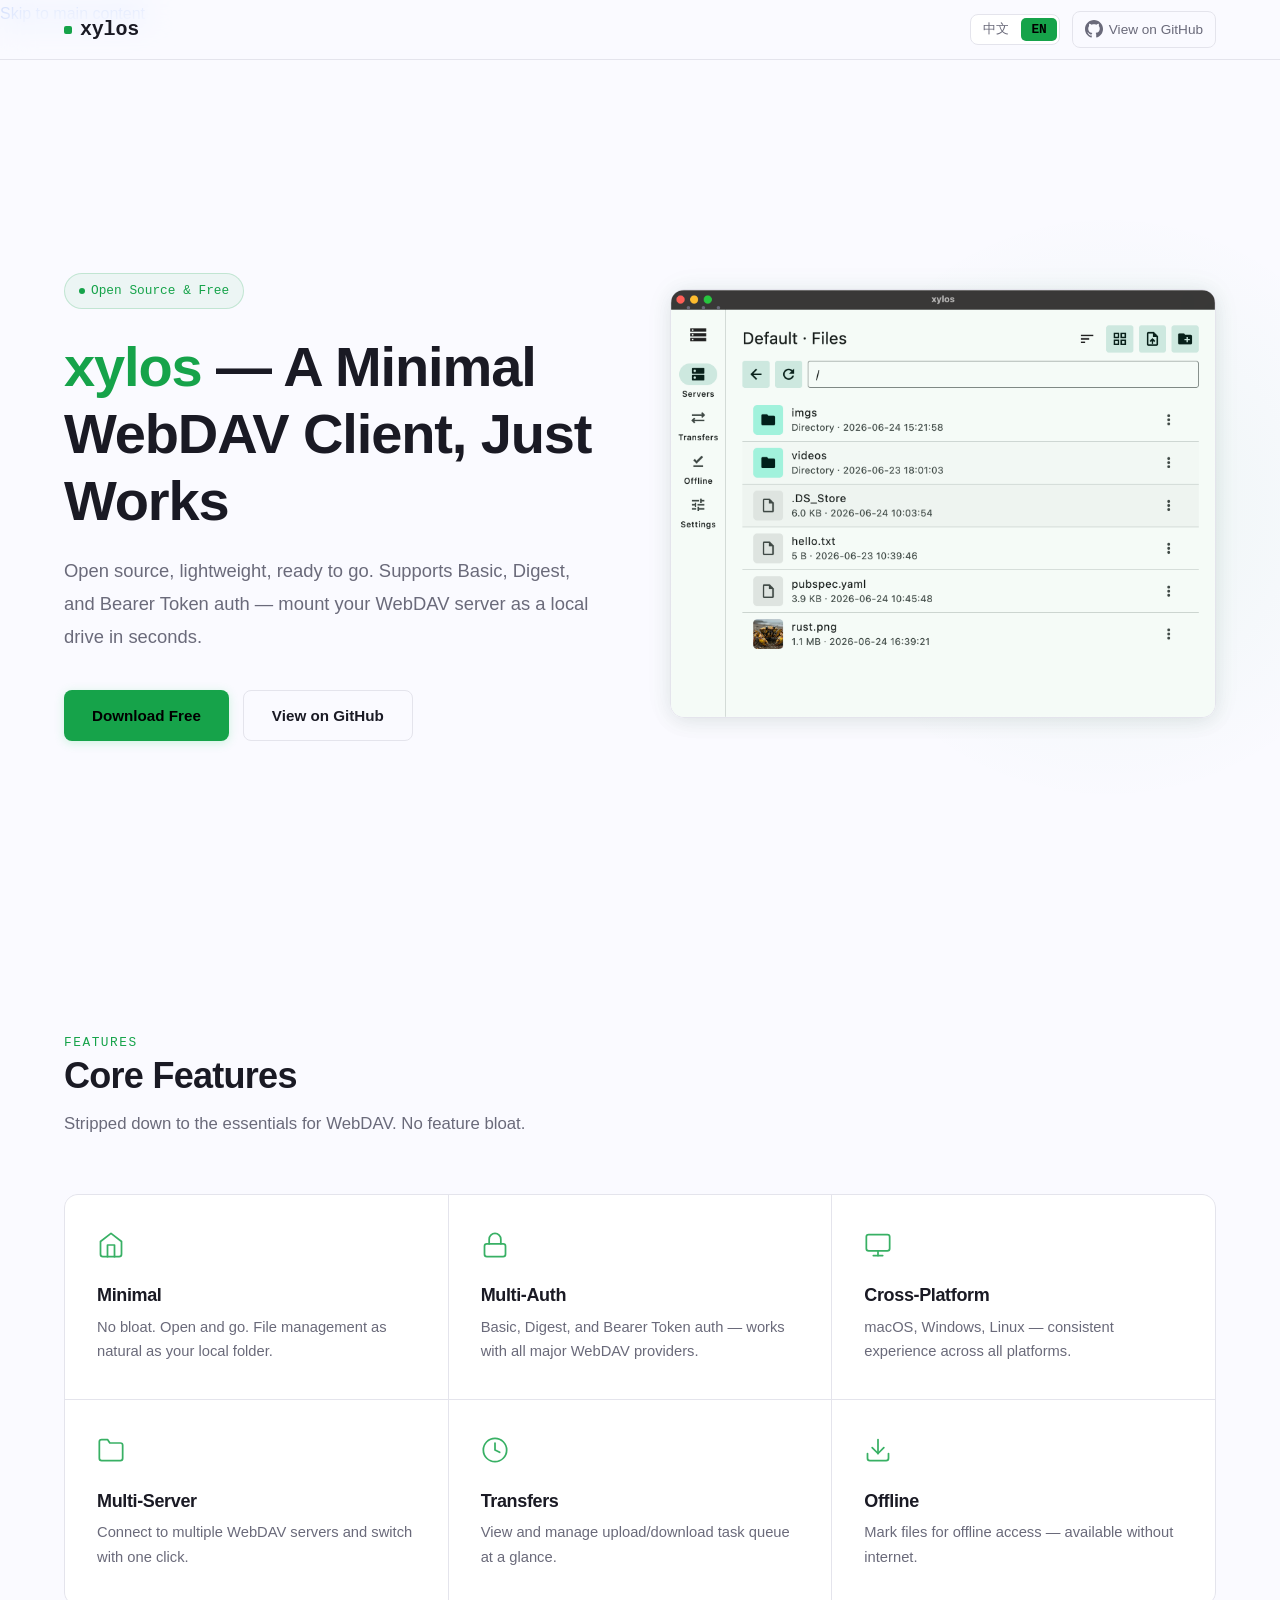
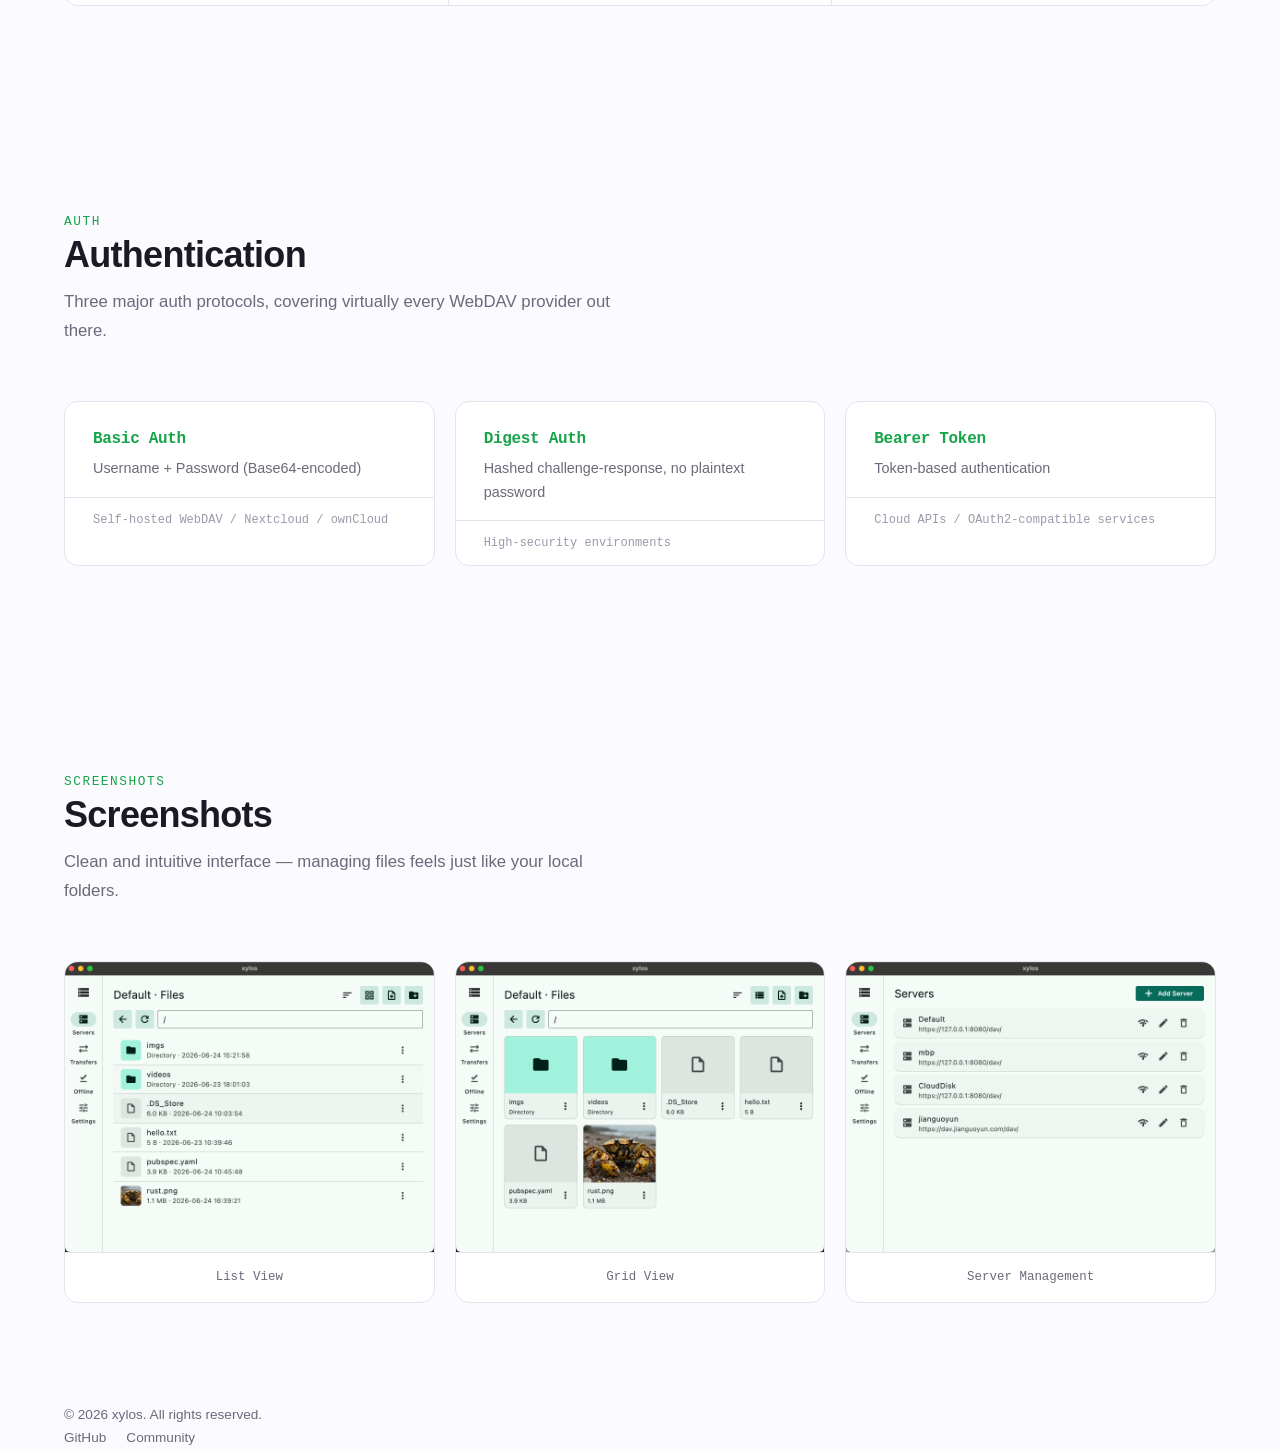
==== en/index.html @ 643c8bca "feat: update html" ====
<!DOCTYPE html>
<html lang="en">
<head>
  <meta charset="UTF-8">
  <meta name="viewport" content="width=device-width, initial-scale=1.0">

  <title>xylos — A Minimal Open-Source WebDAV Client</title>
  <meta name="description" content="xylos is an open-source, lightweight WebDAV client. Supports Basic, Digest, and Bearer Token auth. Available on macOS, Windows, and Linux. Manage remote files as naturally as your local folders.">

  <!-- Open Graph -->
  <meta property="og:type" content="website">
  <meta property="og:title" content="xylos — Minimal WebDAV Client">
  <meta property="og:description" content="Open source, lightweight, ready to go. Supports Basic, Digest, and Bearer Token auth — mount your WebDAV server as a local drive in seconds.">
  <meta property="og:image" content="../imgs/files-list.png">
  <meta property="og:locale" content="en_US">

  <!-- Twitter -->
  <meta name="twitter:card" content="summary_large_image">
  <meta name="twitter:title" content="xylos — Minimal WebDAV Client">
  <meta name="twitter:description" content="Open source, lightweight, ready to go. Supports Basic, Digest, and Bearer Token auth.">

  <!-- Canonical & Alternate -->
  <link rel="canonical" href="https://xylos.space/en/">
  <link rel="alternate" hreflang="en" href="https://xylos.space/en/">
  <link rel="alternate" hreflang="zh" href="https://xylos.space/zh/">
  <link rel="alternate" hreflang="x-default" href="https://xylos.space/en/">

  <link rel="stylesheet" href="../css/style.css">
  <link rel="icon" href="data:image/svg+xml,<svg xmlns='http://www.w3.org/2000/svg' viewBox='0 0 32 32'><rect width='32' height='32' rx='6' fill='%234ade80'/><text x='50%25' y='55%25' dominant-baseline='middle' text-anchor='middle' font-family='monospace' font-size='20' font-weight='bold' fill='%23000'>x</text></svg>">
</head>
<body>

  <a href="#main-content" class="skip-link">Skip to main content</a>

  <!-- Header -->
  <header class="site-header" role="banner">
    <div class="container">
      <a href="/en/" class="site-logo" aria-label="xylos home">xylos</a>
      <nav class="nav-actions" aria-label="Navigation">
        <div class="lang-switch" role="group" aria-label="Language switcher">
          <button data-lang="zh" aria-pressed="false">中文</button>
          <button data-lang="en" aria-pressed="true">EN</button>
        </div>
        <a href="https://github.com/maoyutofu/xylos-app" class="nav-gh-link" target="_blank" rel="noopener noreferrer" aria-label="View xylos on GitHub">
          <svg viewBox="0 0 24 24" fill="currentColor"><path d="M12 0C5.37 0 0 5.37 0 12c0 5.3 3.438 9.8 8.205 11.385.6.113.82-.258.82-.577 0-.285-.01-1.04-.015-2.04-3.338.724-4.042-1.61-4.042-1.61-.546-1.385-1.335-1.755-1.335-1.755-1.087-.744.084-.729.084-.729 1.205.084 1.838 1.236 1.838 1.236 1.07 1.835 2.809 1.305 3.495.998.108-.776.417-1.305.76-1.605-2.665-.3-5.466-1.332-5.466-5.93 0-1.31.465-2.38 1.235-3.22-.135-.303-.54-1.523.105-3.176 0 0 1.005-.322 3.3 1.23.96-.267 1.98-.399 3-.405 1.02.006 2.04.138 3 .405 2.28-1.552 3.285-1.23 3.285-1.23.645 1.653.24 2.873.12 3.176.765.84 1.23 1.91 1.23 3.22 0 4.61-2.805 5.625-5.475 5.92.42.36.81 1.096.81 2.22 0 1.605-.015 2.896-.015 3.286 0 .315.21.69.825.57C20.565 21.795 24 17.295 24 12c0-6.63-5.37-12-12-12z"/></svg>
          <span>View on GitHub</span>
        </a>
      </nav>
    </div>
  </header>

  <!-- Main Content -->
  <main id="main-content">

    <!-- Hero -->
    <section class="hero" aria-labelledby="hero-title">
      <div class="container">
        <div class="hero-content">
          <span class="hero-badge" id="hero-badge"></span>
          <h1 class="hero-title" id="hero-title"></h1>
          <p class="hero-subtitle" id="hero-subtitle"></p>
          <div class="hero-actions">
            <a href="https://github.com/maoyutofu/xylos-app/releases" class="btn btn-primary" id="hero-cta-download" target="_blank" rel="noopener noreferrer"></a>
            <a href="https://github.com/maoyutofu/xylos-app" class="btn btn-outline" id="hero-cta-github" target="_blank" rel="noopener noreferrer"></a>
          </div>
        </div>
        <div class="hero-visual">
          <img src="../imgs/files-list.png" alt="xylos file listing interface screenshot" width="1200" height="800" loading="eager" decoding="async">
        </div>
      </div>
    </section>

    <!-- Features -->
    <section class="section" aria-labelledby="features-heading">
      <div class="container">
        <span class="section-label">Features</span>
        <h2 class="section-heading" id="features-heading"></h2>
        <p class="section-subtitle" id="features-subtitle"></p>
        <div class="features-grid" id="features-grid" role="list"></div>
      </div>
    </section>

    <!-- Auth Methods -->
    <section class="section" aria-labelledby="auth-heading">
      <div class="container">
        <span class="section-label">Auth</span>
        <h2 class="section-heading" id="auth-heading"></h2>
        <p class="section-subtitle" id="auth-subtitle"></p>
        <div class="auth-cards" id="auth-grid" role="list"></div>
      </div>
    </section>

    <!-- Screenshots -->
    <section class="section" aria-labelledby="screenshots-heading">
      <div class="container">
        <span class="section-label">Screenshots</span>
        <h2 class="section-heading" id="screenshots-heading"></h2>
        <p class="section-subtitle" id="screenshots-subtitle"></p>
        <div class="screenshots-grid" role="list">
          <div class="screenshot-card reveal" role="listitem">
            <img src="../imgs/files-list.png" alt="File list view" loading="lazy" decoding="async">
            <span class="screenshot-label" id="scr-label-list"></span>
          </div>
          <div class="screenshot-card reveal" role="listitem">
            <img src="../imgs/files-grid.png" alt="File grid view" loading="lazy" decoding="async">
            <span class="screenshot-label" id="scr-label-grid"></span>
          </div>
          <div class="screenshot-card reveal" role="listitem">
            <img src="../imgs/servers.png" alt="Server management" loading="lazy" decoding="async">
            <span class="screenshot-label" id="scr-label-server"></span>
          </div>
        </div>
      </div>
    </section>

  </main>

  <!-- Footer -->
  <footer class="site-footer" role="contentinfo">
    <div class="container">
      <div class="footer-left">
        <span id="footer-copyright"></span>
      </div>
      <div class="footer-right">
        <a href="https://github.com/maoyutofu/xylos-app" target="_blank" rel="noopener noreferrer">GitHub</a>
        <a href="https://github.com/maoyutofu/xylos-app/discussions" id="footer-contact"></a>
      </div>
    </div>
  </footer>

  <!-- i18n data -->
  <script src="../js/i18n.js"></script>
  <script src="../js/main.js"></script>
</body>
</html>
---- css/style.css ----
/* ================================================================
   xylos — Landing Page Stylesheet
   
   Design: Terminal/code-inspired minimalism
   Dark-first with auto light mode support
   Responsive: 320px → 1440px+
   ================================================================ */

/* ── Reset & Base ── */
*, *::before, *::after {
  box-sizing: border-box;
  margin: 0;
  padding: 0;
}

:root {
  /* Dark theme (default) — terminal-inspired palette */
  --color-bg:          #09090b;
  --color-bg-alt:      #111115;
  --color-surface:     #16161c;
  --color-surface-alt: #1c1c24;
  --color-border:      #2a2a34;
  --color-border-hover:#3a3a48;

  --color-text:        #e0e0e8;
  --color-text-muted:  #888898;
  --color-text-dim:    #666678;

  --color-accent:      #4ade80;   /* terminal green */
  --color-accent-dim:  #22c55e;
  --color-accent-bg:   rgba(74, 222, 128, 0.08);
  --color-accent-bg-hover: rgba(74, 222, 128, 0.15);

  --color-link:        #60a5fa;   /* blue for links */

  --color-code-bg:     #0d0d13;
  --color-code-text:   #a5d6ff;
  --color-code-accent: #4ade80;

  --color-danger:      #f87171;
  --color-warning:     #fbbf24;

  /* Typography */
  --font-sans:   -apple-system, BlinkMacSystemFont, "Segoe UI", Roboto, "Helvetica Neue", Arial, "Noto Sans SC", sans-serif;
  --font-mono:   "SF Mono", "Fira Code", "Cascadia Code", "JetBrains Mono", Consolas, monospace;

  /* Sizes */
  --max-width:   1200px;
  --nav-height:  60px;
  --radius:      8px;
  --radius-lg:   14px;

  /* Shadows */
  --shadow-sm:   0 1px 2px rgba(0,0,0,0.4);
  --shadow-md:   0 4px 20px rgba(0,0,0,0.5);
  --shadow-glow: 0 0 30px rgba(74, 222, 128, 0.08);

  /* Transitions */
  --ease-out:    cubic-bezier(0.16, 1, 0.3, 1);
  --ease-spring: cubic-bezier(0.34, 1.56, 0.64, 1);
}

/* ── Light Theme ── */
@media (prefers-color-scheme: light) {
  :root {
    --color-bg:          #fafaff;
    --color-bg-alt:      #f0f0f6;
    --color-surface:     #ffffff;
    --color-surface-alt: #f4f4fa;
    --color-border:      #e4e4ec;
    --color-border-hover:#cccce0;

    --color-text:        #1a1a24;
    --color-text-muted:  #6a6a7a;
    --color-text-dim:    #999aaa;

    --color-accent:      #16a34a;
    --color-accent-dim:  #15803d;
    --color-accent-bg:   rgba(22, 163, 74, 0.06);
    --color-accent-bg-hover: rgba(22, 163, 74, 0.12);

    --color-link:        #2563eb;

    --color-code-bg:     #f0f0f8;
    --color-code-text:   #1e40af;
    --color-code-accent: #16a34a;

    --shadow-sm:   0 1px 2px rgba(0,0,0,0.06);
    --shadow-md:   0 4px 20px rgba(0,0,0,0.08);
    --shadow-glow: 0 0 30px rgba(22, 163, 74, 0.05);
  }
}

html {
  scroll-behavior: smooth;
  font-size: 16px;
  -webkit-font-smoothing: antialiased;
  -moz-osx-font-smoothing: grayscale;
}

body {
  font-family: var(--font-sans);
  background: var(--color-bg);
  color: var(--color-text);
  line-height: 1.7;
  min-height: 100vh;
  overflow-x: hidden;
}

::selection {
  background: var(--color-accent-bg);
  color: var(--color-accent);
}

/* ── Typography ── */
h1, h2, h3 {
  font-weight: 700;
  line-height: 1.2;
  letter-spacing: -0.02em;
}

h1 { font-size: clamp(2rem, 5vw, 3.5rem); }
h2 { font-size: clamp(1.5rem, 3.5vw, 2.25rem); }
h3 { font-size: 1.125rem; }

a {
  color: var(--color-link);
  text-decoration: none;
  transition: color 0.2s var(--ease-out);
}
a:hover { color: var(--color-accent); }

/* ── Container ── */
.container {
  width: 100%;
  max-width: var(--max-width);
  margin: 0 auto;
  padding: 0 24px;
}

/* ── Header / Nav ── */
.site-header {
  position: fixed;
  top: 0;
  left: 0;
  right: 0;
  height: var(--nav-height);
  z-index: 100;
  backdrop-filter: blur(16px) saturate(180%);
  -webkit-backdrop-filter: blur(16px) saturate(180%);
  background: color-mix(in srgb, var(--color-bg) 75%, transparent);
  border-bottom: 1px solid var(--color-border);
  transition: background 0.3s;
}

.site-header .container {
  display: flex;
  align-items: center;
  justify-content: space-between;
  height: 100%;
}

.site-logo {
  font-family: var(--font-mono);
  font-size: 1.25rem;
  font-weight: 700;
  color: var(--color-text);
  letter-spacing: -0.01em;
  display: flex;
  align-items: center;
  gap: 8px;
}

.site-logo::before {
  content: '';
  display: inline-block;
  width: 8px;
  height: 8px;
  background: var(--color-accent);
  border-radius: 2px;
}

.nav-actions {
  display: flex;
  align-items: center;
  gap: 12px;
}

.lang-switch {
  display: flex;
  align-items: center;
  gap: 2px;
  font-family: var(--font-mono);
  font-size: 0.8rem;
  color: var(--color-text-muted);
  background: var(--color-surface);
  border: 1px solid var(--color-border);
  border-radius: var(--radius);
  padding: 2px;
  cursor: default;
}

.lang-switch button {
  font-family: var(--font-mono);
  font-size: 0.8rem;
  padding: 4px 10px;
  border: none;
  border-radius: 5px;
  background: transparent;
  color: var(--color-text-muted);
  cursor: pointer;
  transition: all 0.2s var(--ease-out);
}

.lang-switch button.active {
  background: var(--color-accent);
  color: #000;
  font-weight: 600;
}

.lang-switch button:hover:not(.active) {
  color: var(--color-text);
  background: var(--color-surface-alt);
}

.nav-gh-link {
  display: flex;
  align-items: center;
  gap: 6px;
  font-size: 0.85rem;
  color: var(--color-text-muted);
  padding: 6px 12px;
  border-radius: var(--radius);
  border: 1px solid var(--color-border);
  transition: all 0.2s var(--ease-out);
}

.nav-gh-link:hover {
  color: var(--color-text);
  border-color: var(--color-border-hover);
  background: var(--color-surface);
}

.nav-gh-link svg { width: 18px; height: 18px; }

/* ── Hero Section ── */
.hero {
  min-height: 100vh;
  display: flex;
  align-items: center;
  padding-top: var(--nav-height);
  position: relative;
  overflow: hidden;
}

.hero::before {
  content: '';
  position: absolute;
  top: 20%;
  right: -10%;
  width: 600px;
  height: 600px;
  background: radial-gradient(circle, var(--color-accent-bg) 0%, transparent 70%);
  pointer-events: none;
  border-radius: 50%;
}

.hero .container {
  display: grid;
  grid-template-columns: 1fr 1fr;
  gap: 60px;
  align-items: center;
}

.hero-content {
  max-width: 540px;
}

.hero-badge {
  display: inline-flex;
  align-items: center;
  gap: 6px;
  font-family: var(--font-mono);
  font-size: 0.8rem;
  color: var(--color-accent);
  background: var(--color-accent-bg);
  padding: 6px 14px;
  border-radius: 100px;
  margin-bottom: 24px;
  border: 1px solid color-mix(in srgb, var(--color-accent) 20%, transparent);
}

.hero-badge::before {
  content: '';
  width: 6px;
  height: 6px;
  background: var(--color-accent);
  border-radius: 50%;
  animation: pulse-dot 2s ease-in-out infinite;
}

.hero-title {
  margin-bottom: 20px;
}

.hero-title span {
  color: var(--color-accent);
}

.hero-subtitle {
  font-size: clamp(1rem, 2vw, 1.15rem);
  color: var(--color-text-muted);
  margin-bottom: 36px;
  line-height: 1.8;
}

.hero-actions {
  display: flex;
  gap: 14px;
  flex-wrap: wrap;
}

.btn {
  display: inline-flex;
  align-items: center;
  gap: 8px;
  font-family: var(--font-sans);
  font-size: 0.95rem;
  font-weight: 600;
  padding: 12px 28px;
  border-radius: var(--radius);
  border: none;
  cursor: pointer;
  transition: all 0.25s var(--ease-out);
  text-decoration: none;
}

.btn-primary {
  background: var(--color-accent);
  color: #000;
  box-shadow: 0 2px 10px rgba(74, 222, 128, 0.25);
}

.btn-primary:hover {
  background: var(--color-accent-dim);
  box-shadow: 0 4px 20px rgba(74, 222, 128, 0.35);
  transform: translateY(-1px);
  color: #000;
}

.btn-outline {
  background: transparent;
  color: var(--color-text);
  border: 1px solid var(--color-border);
}

.btn-outline:hover {
  border-color: var(--color-border-hover);
  background: var(--color-surface);
  color: var(--color-text);
}

.hero-visual {
  position: relative;
}

.hero-visual img {
  width: 100%;
  height: auto;
  border-radius: var(--radius-lg);
  box-shadow: var(--shadow-md), var(--shadow-glow);
  border: 1px solid var(--color-border);
}

/* Code bar decoration on hero image */
.hero-visual::before {
  content: '● ● ●';
  position: absolute;
  top: 12px;
  left: 16px;
  font-size: 0.5rem;
  color: var(--color-text-muted);
  letter-spacing: 4px;
  z-index: 1;
}

/* ── Section Common ── */
.section {
  padding: 100px 0;
}

.section-label {
  font-family: var(--font-mono);
  font-size: 0.8rem;
  color: var(--color-accent);
  text-transform: uppercase;
  letter-spacing: 0.12em;
  margin-bottom: 12px;
}

.section-heading {
  margin-bottom: 12px;
}

.section-subtitle {
  color: var(--color-text-muted);
  max-width: 560px;
  font-size: 1.05rem;
}

/* ── Features Section ── */
.features-grid {
  display: grid;
  grid-template-columns: repeat(3, 1fr);
  gap: 1px;
  margin-top: 56px;
  border: 1px solid var(--color-border);
  border-radius: var(--radius-lg);
  overflow: hidden;
  background: var(--color-border);
}

.feature-card {
  background: var(--color-surface);
  padding: 36px 32px;
  transition: background 0.3s var(--ease-out);
}

.feature-card:hover {
  background: var(--color-surface-alt);
}

.feature-icon {
  color: var(--color-accent);
  margin-bottom: 18px;
  opacity: 0.85;
}

.feature-card h3 {
  margin-bottom: 8px;
}

.feature-card p {
  color: var(--color-text-muted);
  font-size: 0.92rem;
  line-height: 1.65;
}

/* ── Auth Methods Section ── */
.auth-cards {
  display: grid;
  grid-template-columns: repeat(3, 1fr);
  gap: 20px;
  margin-top: 56px;
}

.auth-card {
  background: var(--color-surface);
  border: 1px solid var(--color-border);
  border-radius: var(--radius-lg);
  padding: 0;
  overflow: hidden;
  transition: border-color 0.3s var(--ease-out), box-shadow 0.3s var(--ease-out);
}

.auth-card:hover {
  border-color: var(--color-border-hover);
  box-shadow: var(--shadow-sm);
}

.auth-card-header {
  padding: 28px 28px 0;
}

.auth-card-header h3 {
  font-family: var(--font-mono);
  font-size: 1rem;
  color: var(--color-accent);
  margin-bottom: 8px;
}

.auth-card-header p {
  color: var(--color-text-muted);
  font-size: 0.9rem;
  line-height: 1.6;
}

.auth-card-scenario {
  font-family: var(--font-mono);
  font-size: 0.75rem;
  color: var(--color-text-dim);
  padding: 12px 28px;
  margin-top: 16px;
  border-top: 1px solid var(--color-border);
}

/* ── Screenshots Section ── */
.screenshots-grid {
  display: grid;
  grid-template-columns: repeat(3, 1fr);
  gap: 20px;
  margin-top: 56px;
}

.screenshot-card {
  background: var(--color-surface);
  border: 1px solid var(--color-border);
  border-radius: var(--radius-lg);
  overflow: hidden;
  transition: border-color 0.3s var(--ease-out), box-shadow 0.3s var(--ease-out);
}

.screenshot-card:hover {
  border-color: var(--color-border-hover);
  box-shadow: var(--shadow-sm);
}

.screenshot-card img {
  width: 100%;
  height: auto;
  display: block;
}

.screenshot-label {
  display: block;
  font-family: var(--font-mono);
  font-size: 0.78rem;
  color: var(--color-text-muted);
  text-align: center;
  padding: 14px 16px;
  border-top: 1px solid var(--color-border);
}

/* ── Footer ── */
.site-footer {

.site-footer .container {
  display: flex;
  justify-content: space-between;
  align-items: center;
  flex-wrap: wrap;
  gap: 16px;
}

.footer-left,
.footer-right {
  display: flex;
  align-items: center;
  gap: 20px;
  font-size: 0.85rem;
  color: var(--color-text-muted);
}

.footer-right a {
  color: var(--color-text-muted);
}

.footer-right a:hover {
  color: var(--color-text);
}

/* ── Scroll reveal animation ── */
.reveal {
  opacity: 0;
  transform: translateY(24px);
  transition: opacity 0.6s var(--ease-out), transform 0.6s var(--ease-out);
}

.reveal.visible {
  opacity: 1;
  transform: translateY(0);
}

/* ── Animations ── */
@keyframes pulse-dot {
  0%, 100% { opacity: 1; }
  50% { opacity: 0.4; }
}

/* ── Responsive ── */

/* Tablet: 768px - 1024px */
@media (max-width: 1024px) {
  .hero .container {
    grid-template-columns: 1fr;
    gap: 40px;
    text-align: center;
  }

  .hero-content {
    max-width: 100%;
    order: 1;
  }

  .hero-visual {
    order: 2;
    max-width: 600px;
    margin: 0 auto;
  }

  .hero-actions {
    justify-content: center;
  }

  .hero::before {
    right: 50%;
    transform: translateX(50%);
    top: 0;
  }

  .features-grid {
    grid-template-columns: repeat(2, 1fr);
  }

  .auth-cards {
    grid-template-columns: 1fr;
    max-width: 500px;
    margin-left: auto;
    margin-right: auto;
  }

  .screenshots-grid {
    grid-template-columns: 1fr;
    max-width: 500px;
    margin-left: auto;
    margin-right: auto;
  }

  .section-subtitle {
    margin-left: auto;
    margin-right: auto;
    text-align: center;
  }

  .section-heading {
    text-align: center;
  }
}

/* Mobile: 320px - 767px */
@media (max-width: 767px) {
  .section {
    padding: 60px 0;
  }

  .hero {
    min-height: auto;
    padding: calc(var(--nav-height) + 40px) 0 40px;
  }

  .features-grid {
    grid-template-columns: 1fr;
  }

  .feature-card {
    padding: 28px 24px;
  }

  .auth-card-header {
    padding: 24px 20px 0;
  }

  .auth-card-scenario {
    padding: 12px 20px;
  }

  .hero-actions {
    flex-direction: column;
    align-items: center;
  }

  .hero-actions .btn {
    width: 100%;
    justify-content: center;
    max-width: 320px;
  }

  .site-footer .container {
    flex-direction: column;
    text-align: center;
  }

  .footer-left,
  .footer-right {
    flex-direction: column;
    gap: 8px;
  }

  .nav-gh-link span {
    display: none;
  }
}

/* ── Accessibility ── */
@media (prefers-reduced-motion: reduce) {
  html {
    scroll-behavior: auto;
  }

  .reveal {
    opacity: 1;
    transform: none;
    transition: none;
  }

  * {
    animation-duration: 0.01ms !important;
    transition-duration: 0.01ms !important;
  }
}

:focus-visible {
  outline: 2px solid var(--color-accent);
  outline-offset: 2px;
  border-radius: 4px;
}

/* Skip link */
.skip-link {
  position: absolute;
  top: -100%;
  left: 16px;
  background: var(--color-accent);
  color: #000;
  padding: 8px 16px;
  font-weight: 600;
  border-radius: 0 0 var(--radius) var(--radius);
  z-index: 200;
  transition: top 0.2s;
}

.skip-link:focus {
  top: 0;
}
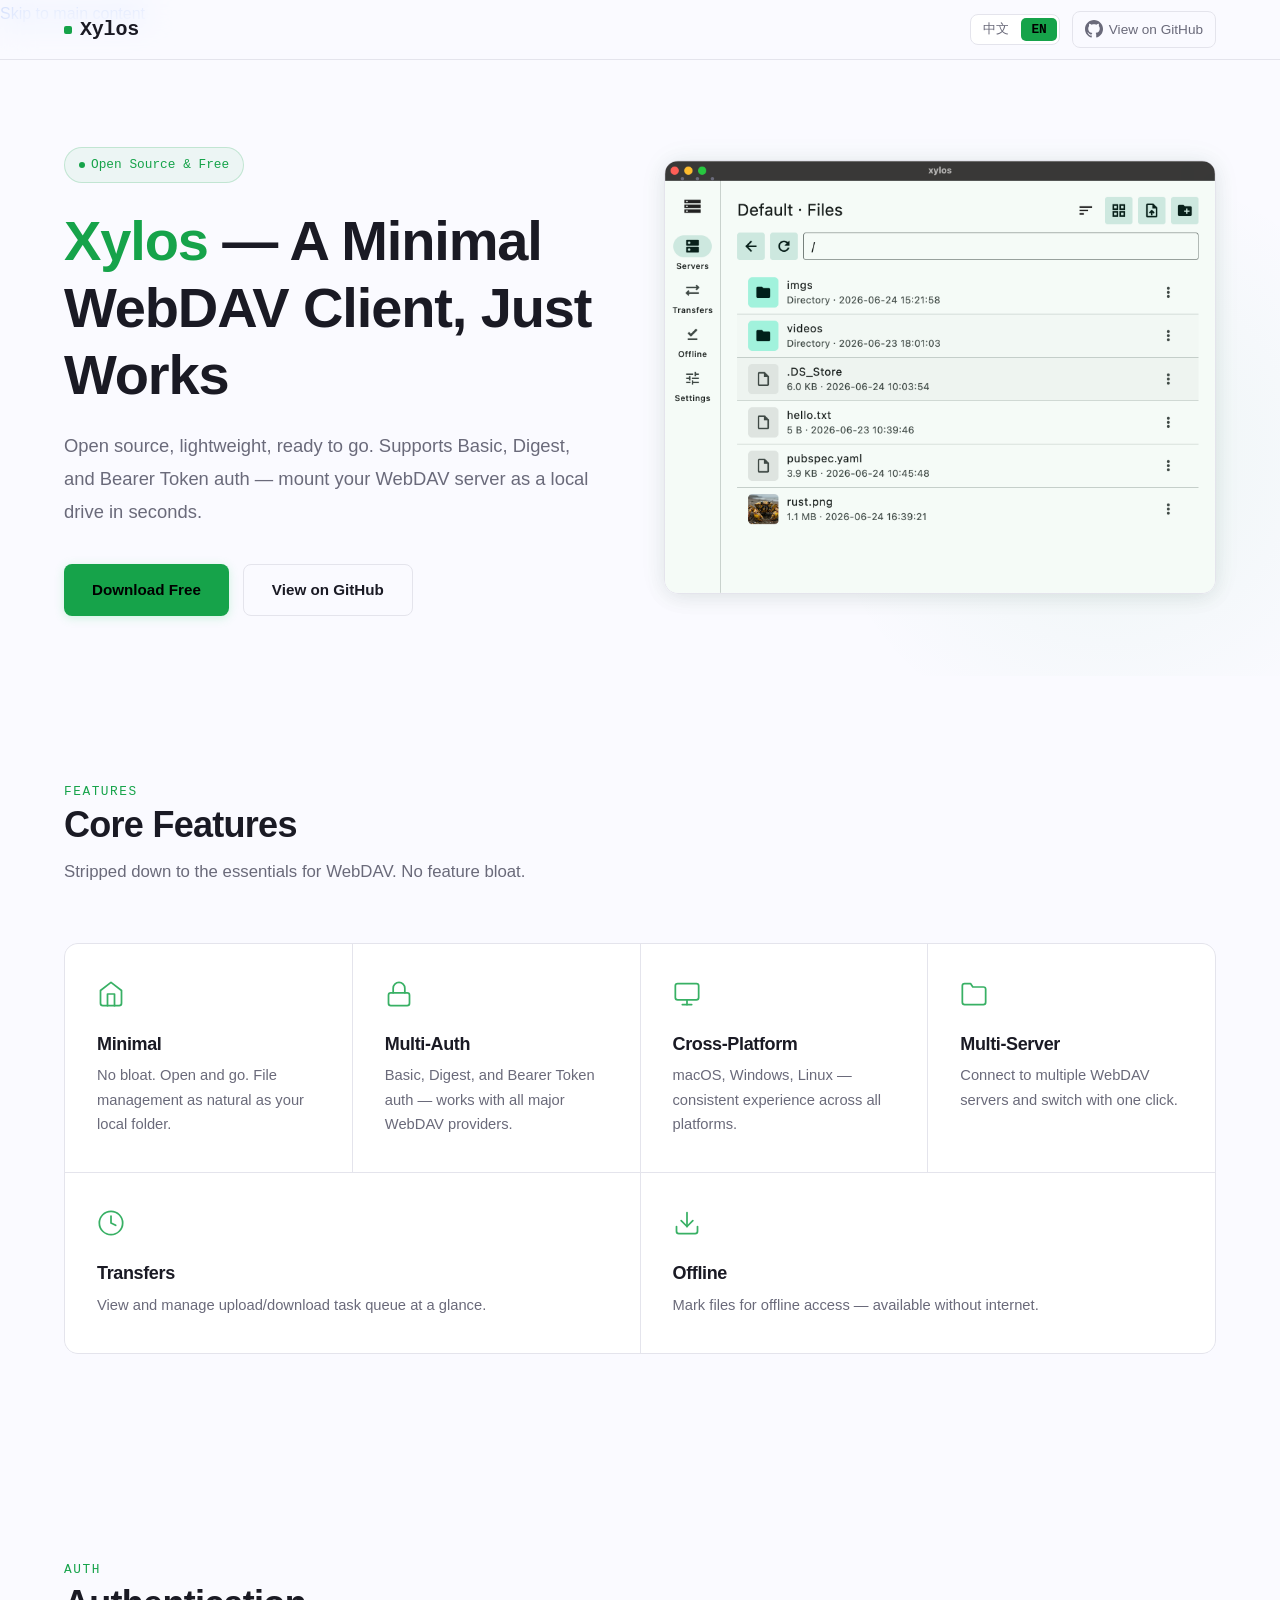
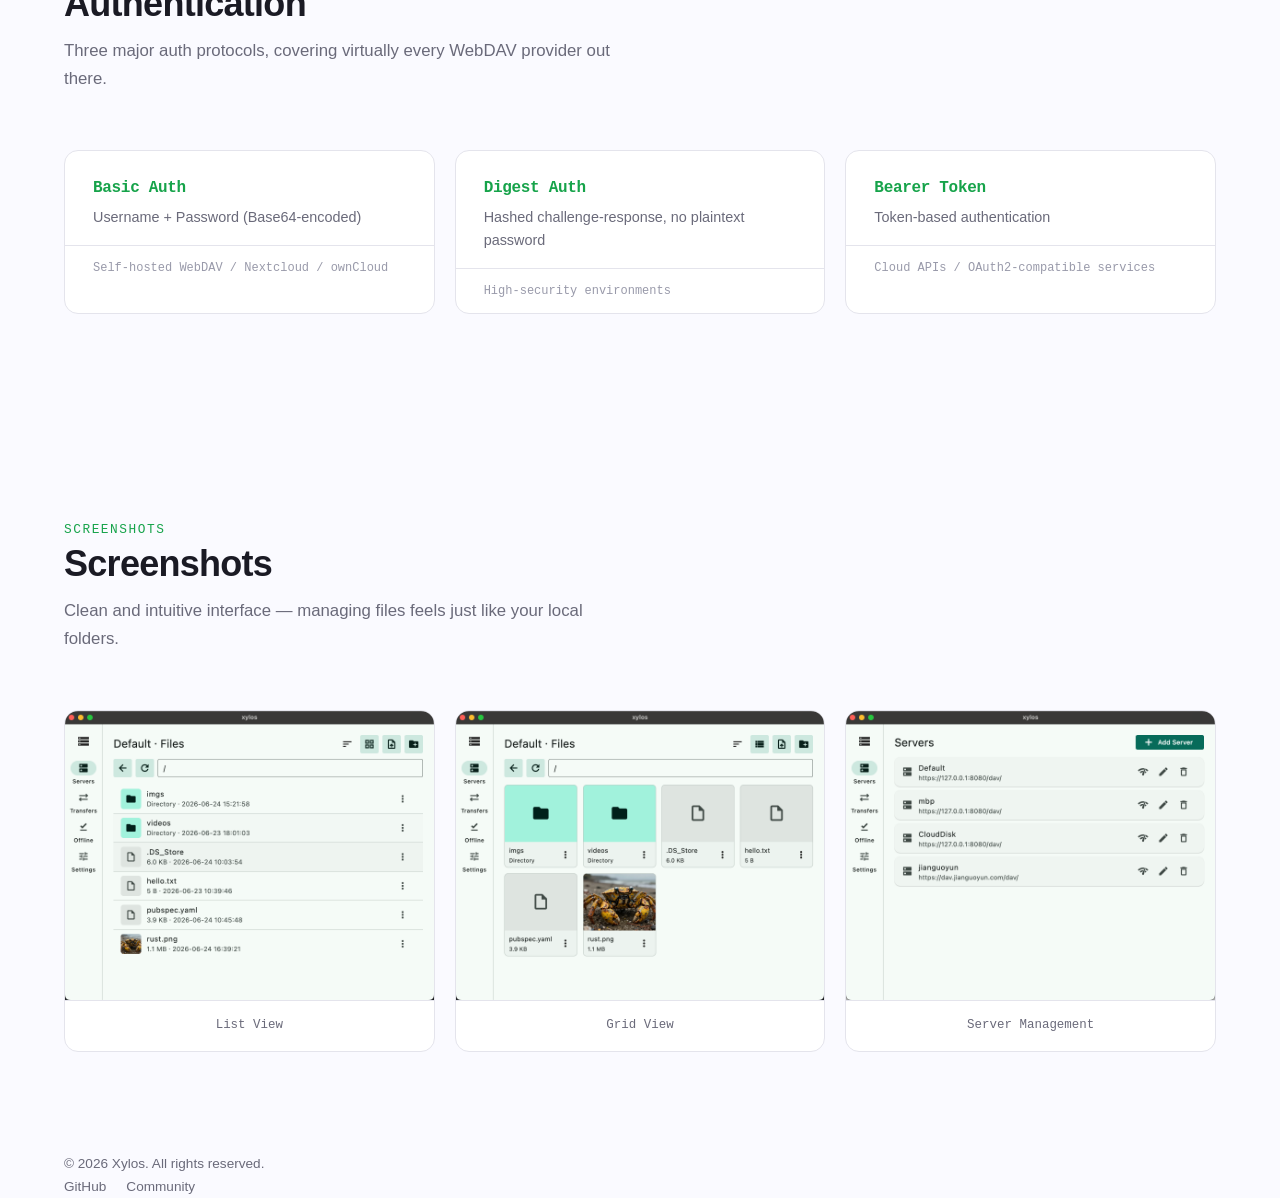
==== commit 4e2b114f: "feat: add icon" ====
--- a/en/index.html
+++ b/en/index.html
@@ -4,19 +4,19 @@
   <meta charset="UTF-8">
   <meta name="viewport" content="width=device-width, initial-scale=1.0">
 
-  <title>xylos — A Minimal Open-Source WebDAV Client</title>
-  <meta name="description" content="xylos is an open-source, lightweight WebDAV client. Supports Basic, Digest, and Bearer Token auth. Available on macOS, Windows, and Linux. Manage remote files as naturally as your local folders.">
+  <title>Xylos — A Minimal Open-Source WebDAV Client</title>
+  <meta name="description" content="Xylos is an open-source, lightweight WebDAV client. Supports Basic, Digest, and Bearer Token auth. Available on macOS, Windows, and Linux. Manage remote files as naturally as your local folders.">
 
   <!-- Open Graph -->
   <meta property="og:type" content="website">
-  <meta property="og:title" content="xylos — Minimal WebDAV Client">
+  <meta property="og:title" content="Xylos — Minimal WebDAV Client">
   <meta property="og:description" content="Open source, lightweight, ready to go. Supports Basic, Digest, and Bearer Token auth — mount your WebDAV server as a local drive in seconds.">
   <meta property="og:image" content="../imgs/files-list.png">
   <meta property="og:locale" content="en_US">
 
   <!-- Twitter -->
   <meta name="twitter:card" content="summary_large_image">
-  <meta name="twitter:title" content="xylos — Minimal WebDAV Client">
+  <meta name="twitter:title" content="Xylos — Minimal WebDAV Client">
   <meta name="twitter:description" content="Open source, lightweight, ready to go. Supports Basic, Digest, and Bearer Token auth.">
 
   <!-- Canonical & Alternate -->
@@ -26,7 +26,12 @@
   <link rel="alternate" hreflang="x-default" href="https://xylos.space/en/">
 
   <link rel="stylesheet" href="../css/style.css">
-  <link rel="icon" href="data:image/svg+xml,<svg xmlns='http://www.w3.org/2000/svg' viewBox='0 0 32 32'><rect width='32' height='32' rx='6' fill='%234ade80'/><text x='50%25' y='55%25' dominant-baseline='middle' text-anchor='middle' font-family='monospace' font-size='20' font-weight='bold' fill='%23000'>x</text></svg>">
+  <link rel="icon" type="image/png" href="/favicon-96x96.png" sizes="96x96">
+  <link rel="icon" type="image/svg+xml" href="/favicon.svg">
+  <link rel="shortcut icon" href="/favicon.ico">
+  <link rel="apple-touch-icon" sizes="180x180" href="/apple-touch-icon.png">
+  <meta name="apple-mobile-web-app-title" content="Xylos">
+  <link rel="manifest" href="/site.webmanifest">
 </head>
 <body>
 
@@ -35,13 +40,13 @@
   <!-- Header -->
   <header class="site-header" role="banner">
     <div class="container">
-      <a href="/en/" class="site-logo" aria-label="xylos home">xylos</a>
+      <a href="/en/" class="site-logo" aria-label="Xylos home">Xylos</a>
       <nav class="nav-actions" aria-label="Navigation">
         <div class="lang-switch" role="group" aria-label="Language switcher">
           <button data-lang="zh" aria-pressed="false">中文</button>
           <button data-lang="en" aria-pressed="true">EN</button>
         </div>
-        <a href="https://github.com/maoyutofu/xylos-app" class="nav-gh-link" target="_blank" rel="noopener noreferrer" aria-label="View xylos on GitHub">
+        <a href="https://github.com/maoyutofu/xylos-app" class="nav-gh-link" target="_blank" rel="noopener noreferrer" aria-label="View Xylos on GitHub">
           <svg viewBox="0 0 24 24" fill="currentColor"><path d="M12 0C5.37 0 0 5.37 0 12c0 5.3 3.438 9.8 8.205 11.385.6.113.82-.258.82-.577 0-.285-.01-1.04-.015-2.04-3.338.724-4.042-1.61-4.042-1.61-.546-1.385-1.335-1.755-1.335-1.755-1.087-.744.084-.729.084-.729 1.205.084 1.838 1.236 1.838 1.236 1.07 1.835 2.809 1.305 3.495.998.108-.776.417-1.305.76-1.605-2.665-.3-5.466-1.332-5.466-5.93 0-1.31.465-2.38 1.235-3.22-.135-.303-.54-1.523.105-3.176 0 0 1.005-.322 3.3 1.23.96-.267 1.98-.399 3-.405 1.02.006 2.04.138 3 .405 2.28-1.552 3.285-1.23 3.285-1.23.645 1.653.24 2.873.12 3.176.765.84 1.23 1.91 1.23 3.22 0 4.61-2.805 5.625-5.475 5.92.42.36.81 1.096.81 2.22 0 1.605-.015 2.896-.015 3.286 0 .315.21.69.825.57C20.565 21.795 24 17.295 24 12c0-6.63-5.37-12-12-12z"/></svg>
           <span>View on GitHub</span>
         </a>
@@ -65,7 +70,7 @@
           </div>
         </div>
         <div class="hero-visual">
-          <img src="../imgs/files-list.png" alt="xylos file listing interface screenshot" width="1200" height="800" loading="eager" decoding="async">
+          <img src="../imgs/files-list.png" alt="Xylos file listing interface screenshot" width="1200" height="800" loading="eager" decoding="async">
         </div>
       </div>
     </section>
--- a/css/style.css
+++ b/css/style.css
@@ -245,10 +245,10 @@
 
 /* ── Hero Section ── */
 .hero {
-  min-height: 100vh;
-  display: flex;
-  align-items: center;
-  padding-top: var(--nav-height);
+  display: flex;
+  align-items: center;
+  padding-top: calc(var(--nav-height) + 60px);
+  padding-bottom: 60px;
   position: relative;
   overflow: hidden;
 }
@@ -266,13 +266,14 @@
 }
 
 .hero .container {
-  display: grid;
-  grid-template-columns: 1fr 1fr;
+  display: flex;
+  flex-wrap: wrap;
   gap: 60px;
   align-items: center;
 }
 
 .hero-content {
+  flex: 1 1 360px;
   max-width: 540px;
 }
 
@@ -362,6 +363,7 @@
 
 .hero-visual {
   position: relative;
+  flex: 1 1 360px;
 }
 
 .hero-visual img {
@@ -410,8 +412,8 @@
 
 /* ── Features Section ── */
 .features-grid {
-  display: grid;
-  grid-template-columns: repeat(3, 1fr);
+  display: flex;
+  flex-wrap: wrap;
   gap: 1px;
   margin-top: 56px;
   border: 1px solid var(--color-border);
@@ -421,6 +423,7 @@
 }
 
 .feature-card {
+  flex: 1 1 260px;
   background: var(--color-surface);
   padding: 36px 32px;
   transition: background 0.3s var(--ease-out);
@@ -448,13 +451,14 @@
 
 /* ── Auth Methods Section ── */
 .auth-cards {
-  display: grid;
-  grid-template-columns: repeat(3, 1fr);
+  display: flex;
+  flex-wrap: wrap;
   gap: 20px;
   margin-top: 56px;
 }
 
 .auth-card {
+  flex: 1 1 280px;
   background: var(--color-surface);
   border: 1px solid var(--color-border);
   border-radius: var(--radius-lg);
@@ -496,13 +500,14 @@
 
 /* ── Screenshots Section ── */
 .screenshots-grid {
-  display: grid;
-  grid-template-columns: repeat(3, 1fr);
+  display: flex;
+  flex-wrap: wrap;
   gap: 20px;
   margin-top: 56px;
 }
 
 .screenshot-card {
+  flex: 1 1 280px;
   background: var(--color-surface);
   border: 1px solid var(--color-border);
   border-radius: var(--radius-lg);
@@ -581,20 +586,23 @@
 
 /* Tablet: 768px - 1024px */
 @media (max-width: 1024px) {
+  .container {
+    padding: 0 20px;
+  }
+
   .hero .container {
-    grid-template-columns: 1fr;
-    gap: 40px;
+    flex-direction: column;
+    gap: 32px;
     text-align: center;
   }
 
   .hero-content {
     max-width: 100%;
-    order: 1;
   }
 
   .hero-visual {
-    order: 2;
-    max-width: 600px;
+    max-width: 560px;
+    width: 100%;
     margin: 0 auto;
   }
 
@@ -608,20 +616,9 @@
     top: 0;
   }
 
-  .features-grid {
-    grid-template-columns: repeat(2, 1fr);
-  }
-
-  .auth-cards {
-    grid-template-columns: 1fr;
-    max-width: 500px;
-    margin-left: auto;
-    margin-right: auto;
-  }
-
+  .auth-cards,
   .screenshots-grid {
-    grid-template-columns: 1fr;
-    max-width: 500px;
+    max-width: 480px;
     margin-left: auto;
     margin-right: auto;
   }
@@ -639,55 +636,182 @@
 
 /* Mobile: 320px - 767px */
 @media (max-width: 767px) {
+  .container {
+    padding: 0 16px;
+  }
+
   .section {
-    padding: 60px 0;
-  }
-
+    padding: 48px 0;
+  }
+
+  /* ── Nav ── */
+  .site-header {
+    height: 52px;
+  }
+
+  .site-logo {
+    font-size: 1.1rem;
+  }
+
+  .lang-switch button {
+    padding: 3px 8px;
+    font-size: 0.72rem;
+  }
+
+  .nav-gh-link {
+    padding: 5px 8px;
+  }
+  .nav-gh-link span {
+    display: none;
+  }
+
+  /* ── Typography ── */
+  h1, #hero-title {
+    font-size: 1.75rem;
+  }
+
+  h2, .section-heading {
+    font-size: 1.35rem;
+  }
+
+  .section-subtitle {
+    font-size: 0.92rem;
+  }
+
+  /* ── Hero ── */
   .hero {
-    min-height: auto;
-    padding: calc(var(--nav-height) + 40px) 0 40px;
-  }
-
-  .features-grid {
-    grid-template-columns: 1fr;
-  }
-
-  .feature-card {
-    padding: 28px 24px;
-  }
-
-  .auth-card-header {
-    padding: 24px 20px 0;
-  }
-
-  .auth-card-scenario {
-    padding: 12px 20px;
+    padding: calc(var(--nav-height) + 32px) 0 32px;
+  }
+
+  .hero .container {
+    flex-direction: column;
+    gap: 24px;
+    text-align: center;
+  }
+
+  .hero-content {
+    max-width: 100%;
+  }
+
+  .hero-badge {
+    font-size: 0.72rem;
+    padding: 5px 12px;
+    margin-bottom: 16px;
+  }
+
+  .hero-title {
+    margin-bottom: 12px;
+  }
+
+  .hero-subtitle {
+    font-size: 0.92rem;
+    margin-bottom: 24px;
   }
 
   .hero-actions {
     flex-direction: column;
     align-items: center;
+    gap: 10px;
   }
 
   .hero-actions .btn {
     width: 100%;
+    max-width: 280px;
     justify-content: center;
-    max-width: 320px;
+    font-size: 0.9rem;
+    padding: 11px 24px;
+  }
+
+  .hero-visual {
+    max-width: 100%;
+    width: 100%;
+  }
+
+  .hero-visual::before {
+    top: 8px;
+    left: 12px;
+    font-size: 0.4rem;
+  }
+
+  .hero::before {
+    display: none;
+  }
+
+  /* ── Features ── */
+  .features-grid {
+    margin-top: 32px;
+  }
+
+  .feature-card {
+    padding: 22px 20px;
+  }
+
+  .feature-card h3 {
+    font-size: 1rem;
+  }
+
+  .feature-card p {
+    font-size: 0.85rem;
+  }
+
+  .feature-icon {
+    margin-bottom: 12px;
+  }
+  .feature-icon svg {
+    width: 22px;
+    height: 22px;
+  }
+
+  /* ── Auth Methods ── */
+  .auth-cards {
+    gap: 14px;
+    margin-top: 32px;
+  }
+
+  .auth-card-header {
+    padding: 20px 18px 0;
+  }
+
+  .auth-card-header h3 {
+    font-size: 0.92rem;
+  }
+
+  .auth-card-header p {
+    font-size: 0.83rem;
+  }
+
+  .auth-card-scenario {
+    padding: 10px 18px;
+    font-size: 0.7rem;
+  }
+
+  /* ── Screenshots ── */
+  .screenshots-grid {
+    gap: 14px;
+    margin-top: 32px;
+  }
+
+  .screenshot-label {
+    font-size: 0.72rem;
+    padding: 10px;
+  }
+
+  /* ── Footer ── */
+  .site-footer {
+    padding: 24px 0;
   }
 
   .site-footer .container {
     flex-direction: column;
     text-align: center;
+    gap: 10px;
   }
 
   .footer-left,
   .footer-right {
     flex-direction: column;
-    gap: 8px;
-  }
-
-  .nav-gh-link span {
-    display: none;
+    gap: 6px;
+    font-size: 0.8rem;
   }
 }
 
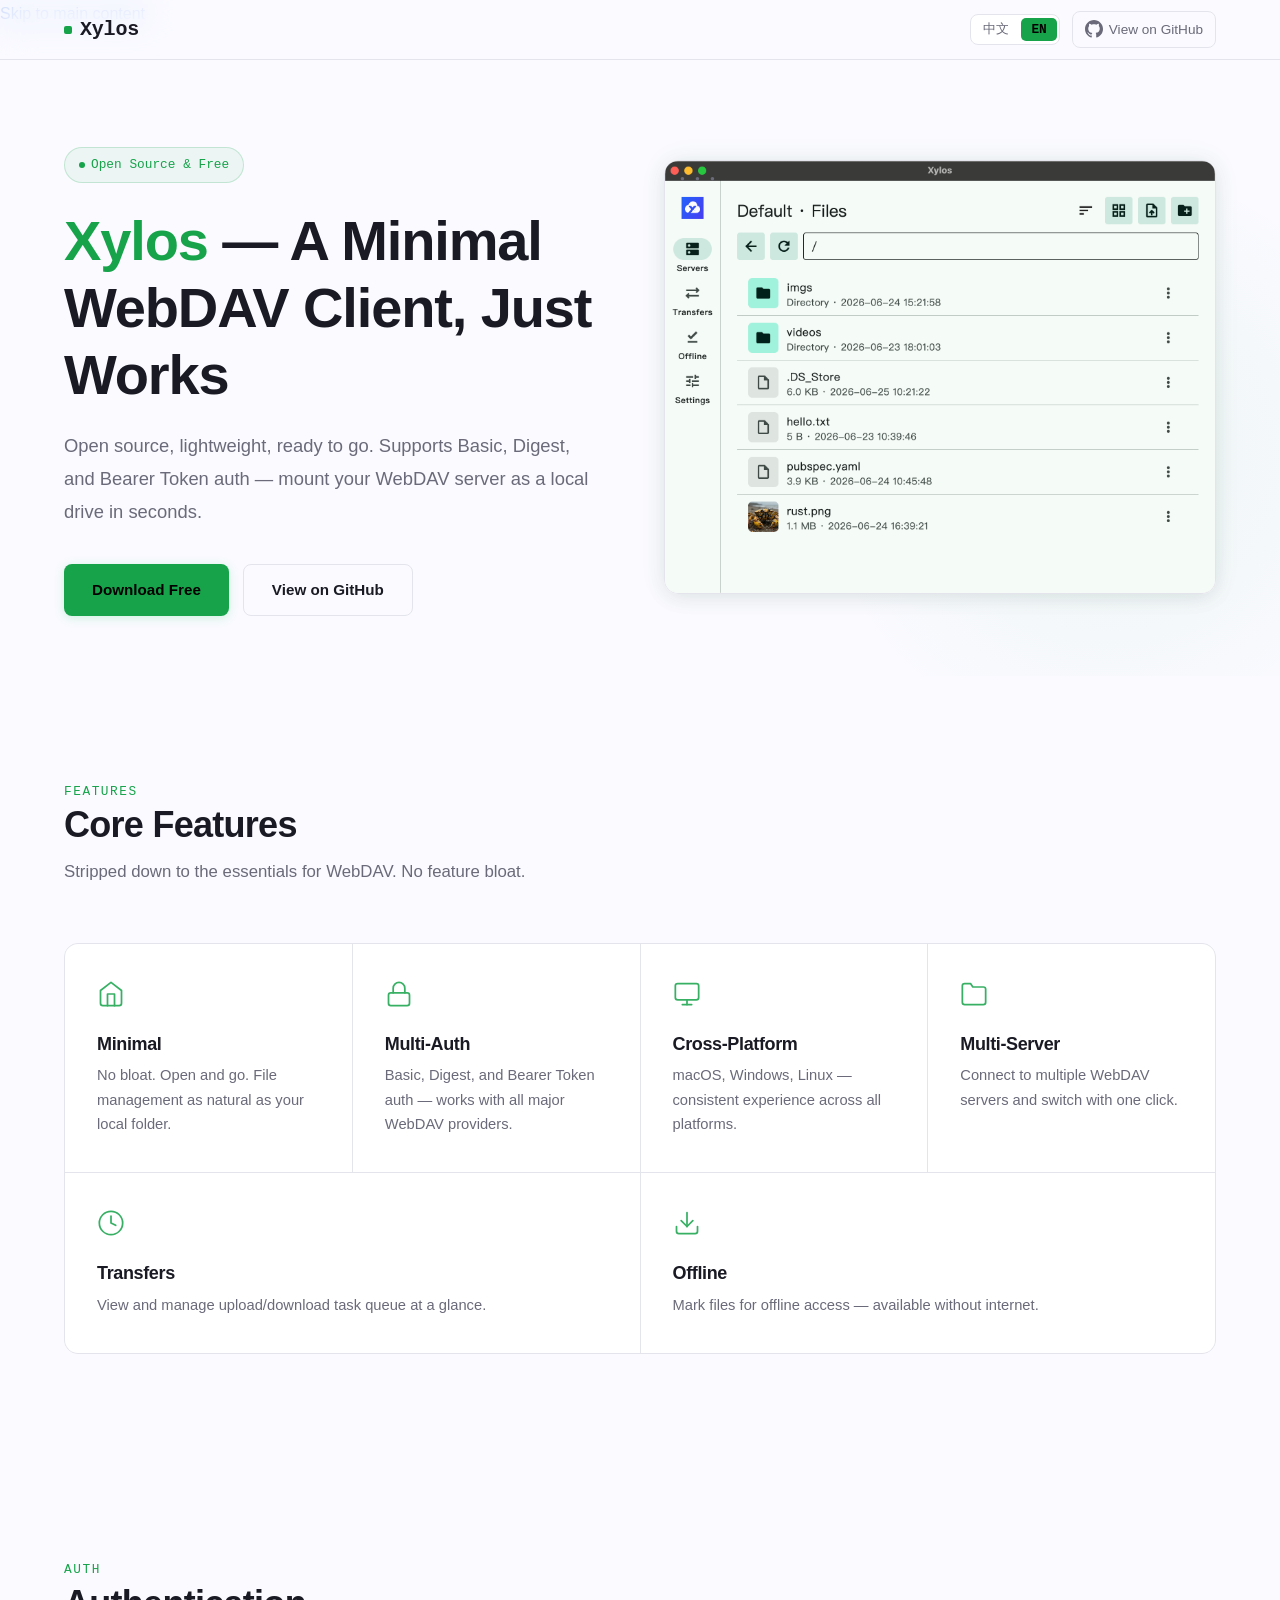
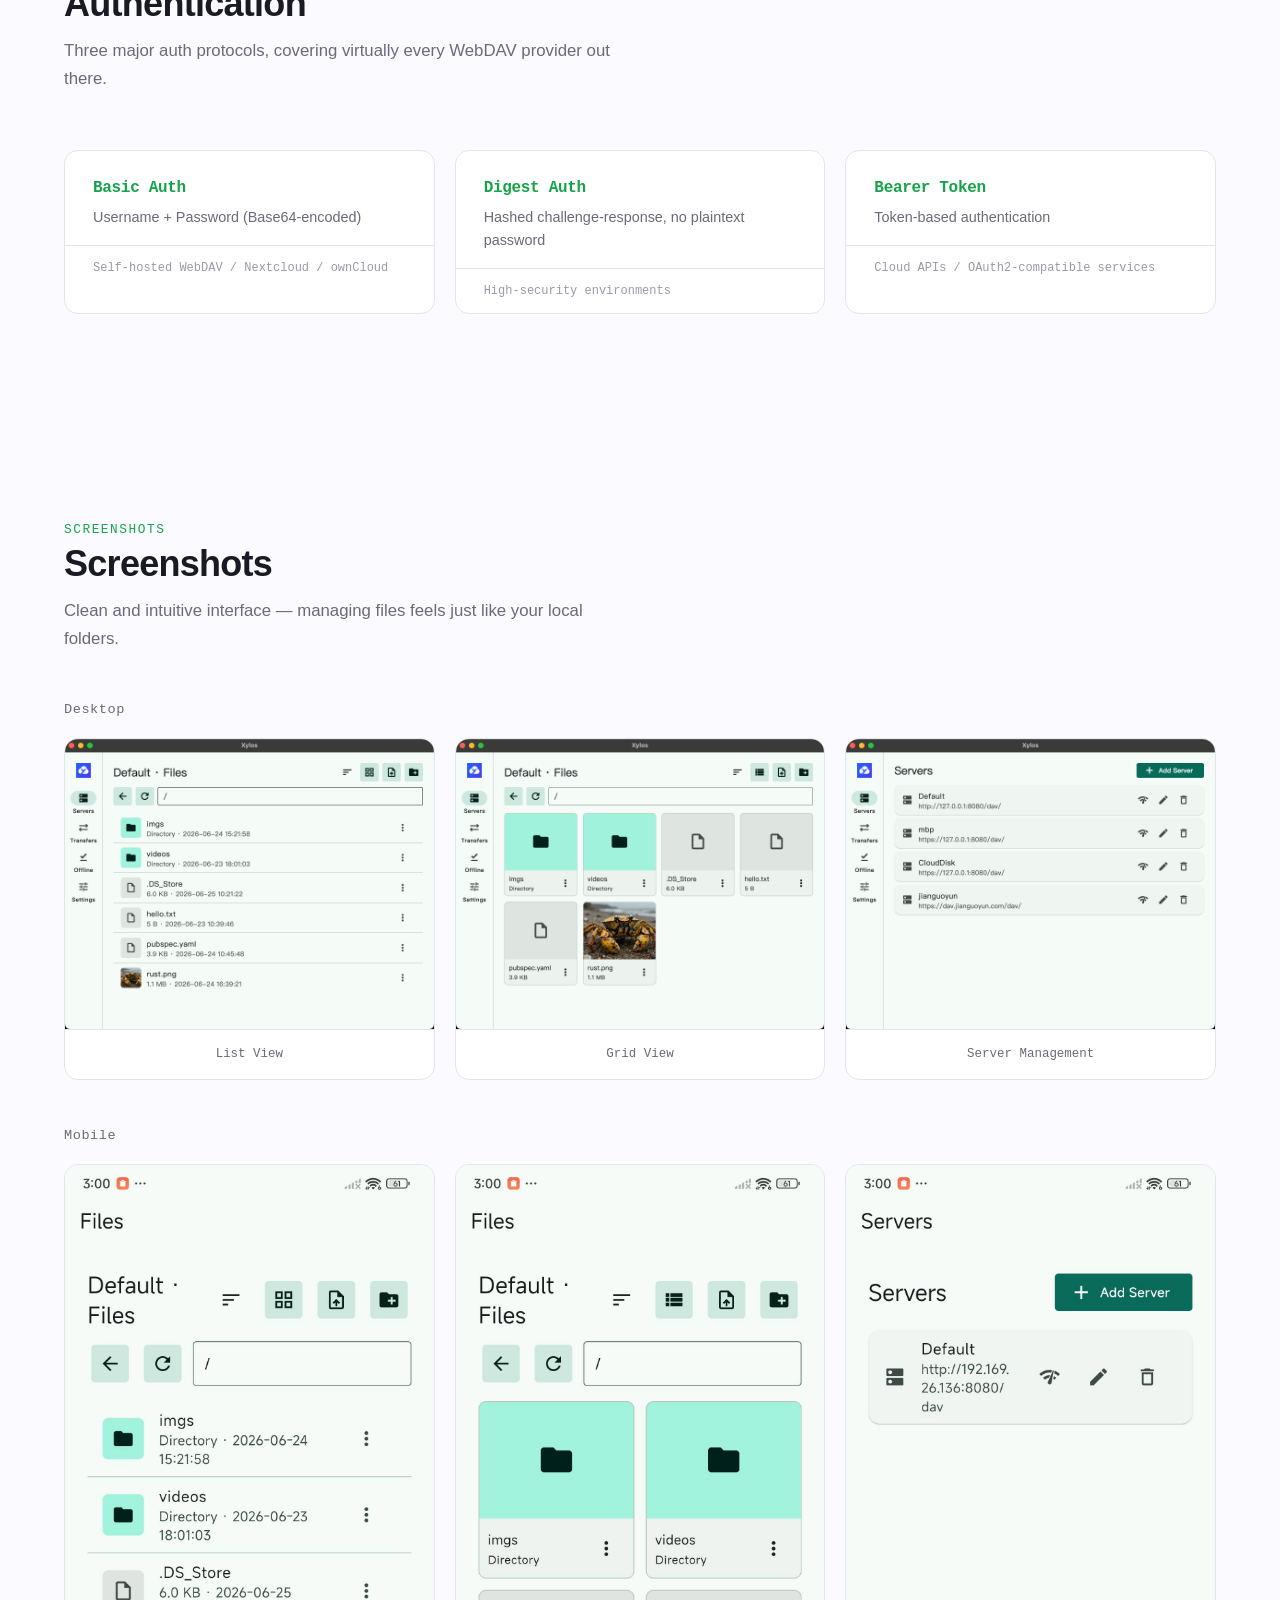
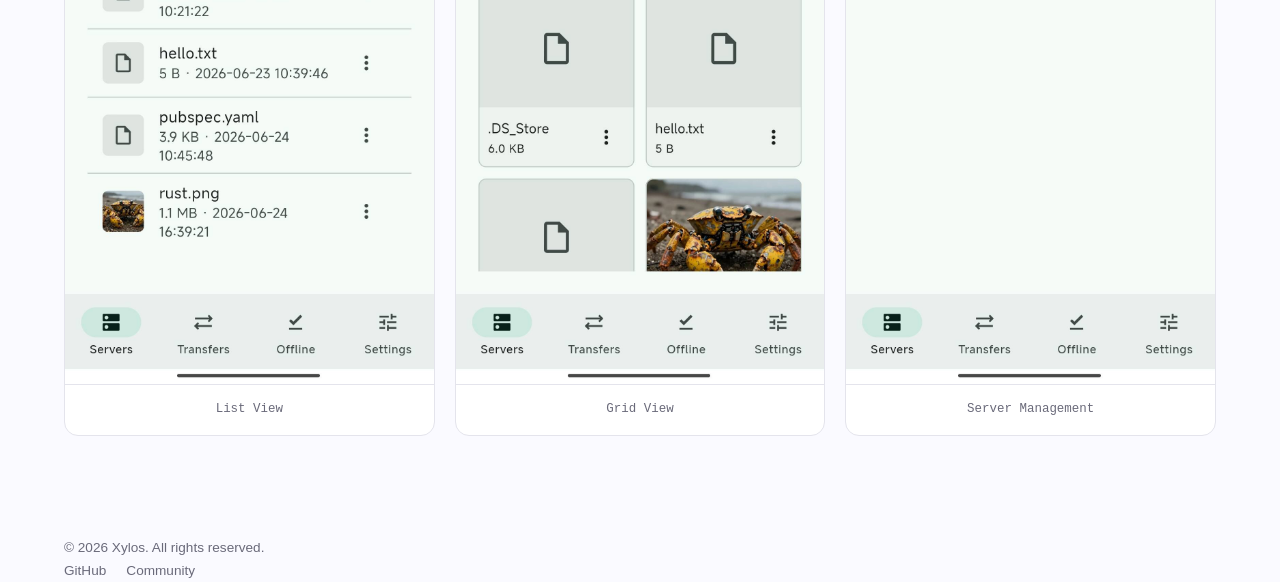
==== commit 4c4644ce: "feat: add mobile picture" ====
--- a/en/index.html
+++ b/en/index.html
@@ -32,6 +32,15 @@
   <link rel="apple-touch-icon" sizes="180x180" href="/apple-touch-icon.png">
   <meta name="apple-mobile-web-app-title" content="Xylos">
   <link rel="manifest" href="/site.webmanifest">
+  <script>
+  var _hmt = _hmt || [];
+  (function() {
+    var hm = document.createElement("script");
+    hm.src = "https://hm.baidu.com/hm.js?ba9cbe4ff1de7598f835525a790efcdb";
+    var s = document.getElementsByTagName("script")[0]; 
+    s.parentNode.insertBefore(hm, s);
+  })();
+  </script>
 </head>
 <body>
 
@@ -101,18 +110,40 @@
         <span class="section-label">Screenshots</span>
         <h2 class="section-heading" id="screenshots-heading"></h2>
         <p class="section-subtitle" id="screenshots-subtitle"></p>
-        <div class="screenshots-grid" role="list">
-          <div class="screenshot-card reveal" role="listitem">
-            <img src="../imgs/files-list.png" alt="File list view" loading="lazy" decoding="async">
-            <span class="screenshot-label" id="scr-label-list"></span>
+
+        <div class="screenshots-subsection">
+          <h3 class="screenshots-subheading" id="scr-desk-heading"></h3>
+          <div class="screenshots-grid" role="list">
+            <div class="screenshot-card reveal" role="listitem">
+              <img src="../imgs/files-list.png" alt="File list view" loading="lazy" decoding="async">
+              <span class="screenshot-label" id="scr-label-list"></span>
+            </div>
+            <div class="screenshot-card reveal" role="listitem">
+              <img src="../imgs/files-grid.png" alt="File grid view" loading="lazy" decoding="async">
+              <span class="screenshot-label" id="scr-label-grid"></span>
+            </div>
+            <div class="screenshot-card reveal" role="listitem">
+              <img src="../imgs/servers.png" alt="Server management" loading="lazy" decoding="async">
+              <span class="screenshot-label" id="scr-label-server"></span>
+            </div>
           </div>
-          <div class="screenshot-card reveal" role="listitem">
-            <img src="../imgs/files-grid.png" alt="File grid view" loading="lazy" decoding="async">
-            <span class="screenshot-label" id="scr-label-grid"></span>
-          </div>
-          <div class="screenshot-card reveal" role="listitem">
-            <img src="../imgs/servers.png" alt="Server management" loading="lazy" decoding="async">
-            <span class="screenshot-label" id="scr-label-server"></span>
+        </div>
+
+        <div class="screenshots-subsection">
+          <h3 class="screenshots-subheading" id="scr-mobi-heading"></h3>
+          <div class="screenshots-grid" role="list">
+            <div class="screenshot-card reveal" role="listitem">
+              <img src="../imgs/mobi/files-list.jpg" alt="Mobile file list" loading="lazy" decoding="async">
+              <span class="screenshot-label" id="scr-m-label-list"></span>
+            </div>
+            <div class="screenshot-card reveal" role="listitem">
+              <img src="../imgs/mobi/files-grid.jpg" alt="Mobile grid view" loading="lazy" decoding="async">
+              <span class="screenshot-label" id="scr-m-label-grid"></span>
+            </div>
+            <div class="screenshot-card reveal" role="listitem">
+              <img src="../imgs/mobi/servers.jpg" alt="Mobile server management" loading="lazy" decoding="async">
+              <span class="screenshot-label" id="scr-m-label-server"></span>
+            </div>
           </div>
         </div>
       </div>
--- a/css/style.css
+++ b/css/style.css
@@ -503,7 +503,23 @@
   display: flex;
   flex-wrap: wrap;
   gap: 20px;
+  margin-top: 20px;
+}
+
+.screenshots-subsection {
+  margin-top: 48px;
+}
+
+.screenshots-subsection:first-child {
   margin-top: 56px;
+}
+
+.screenshots-subheading {
+  font-family: var(--font-mono);
+  font-size: 0.85rem;
+  color: var(--color-text-muted);
+  font-weight: 500;
+  letter-spacing: 0.04em;
 }
 
 .screenshot-card {
@@ -786,9 +802,21 @@
   }
 
   /* ── Screenshots ── */
+  .screenshots-subsection {
+    margin-top: 36px;
+  }
+
+  .screenshots-subsection:first-child {
+    margin-top: 32px;
+  }
+
+  .screenshots-subheading {
+    font-size: 0.78rem;
+  }
+
   .screenshots-grid {
     gap: 14px;
-    margin-top: 32px;
+    margin-top: 14px;
   }
 
   .screenshot-label {
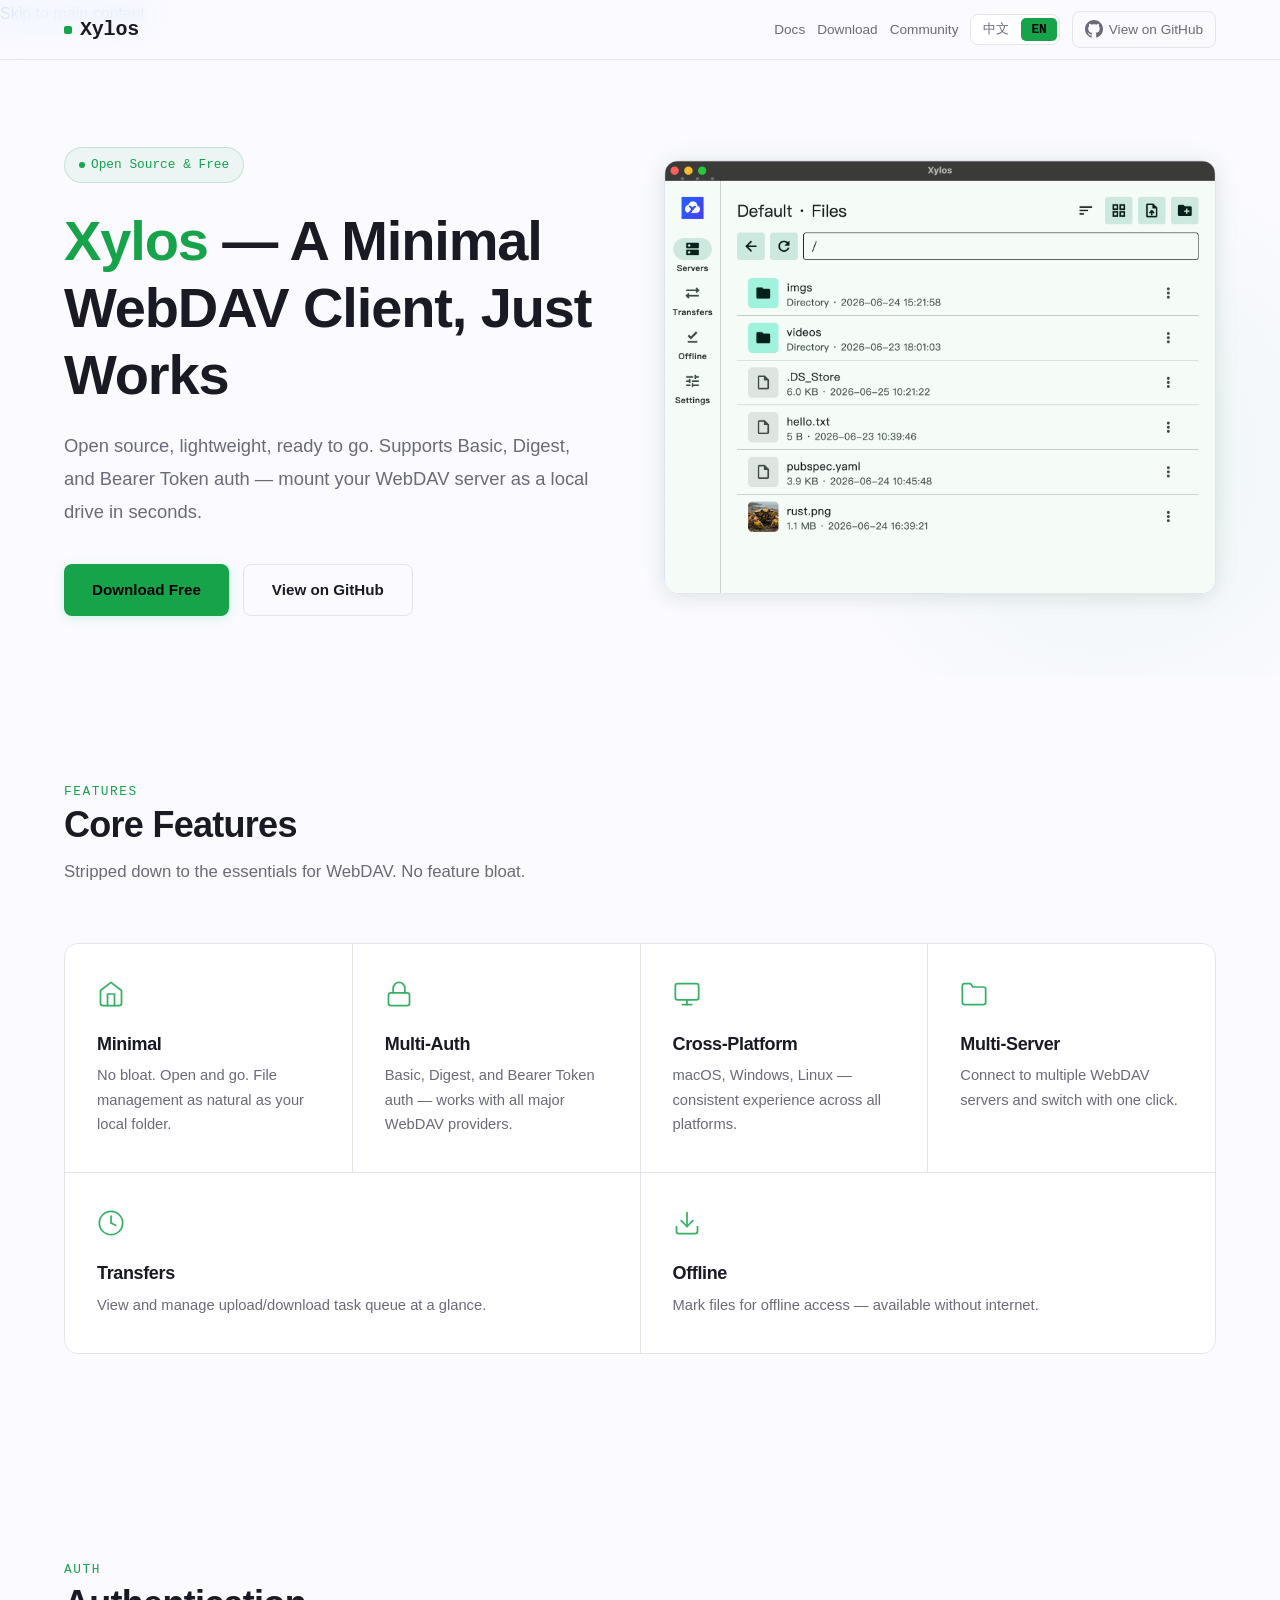
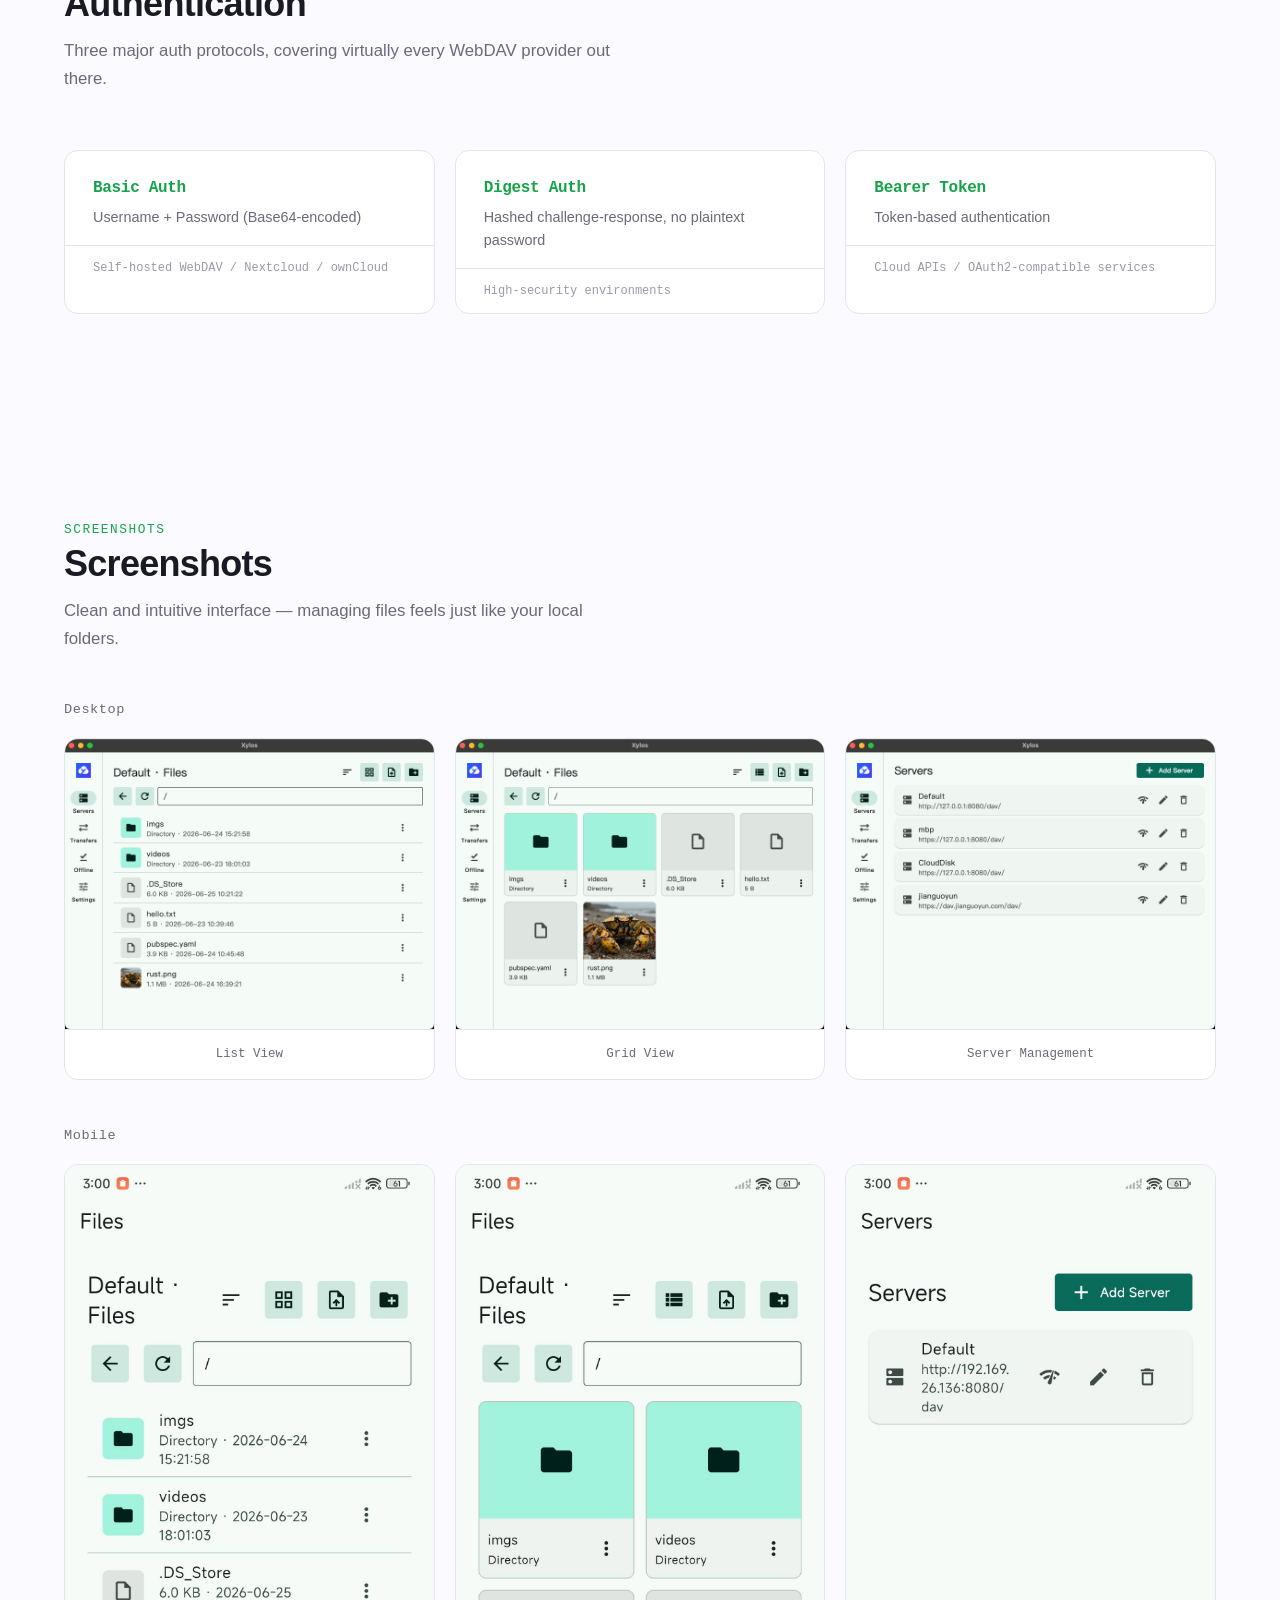
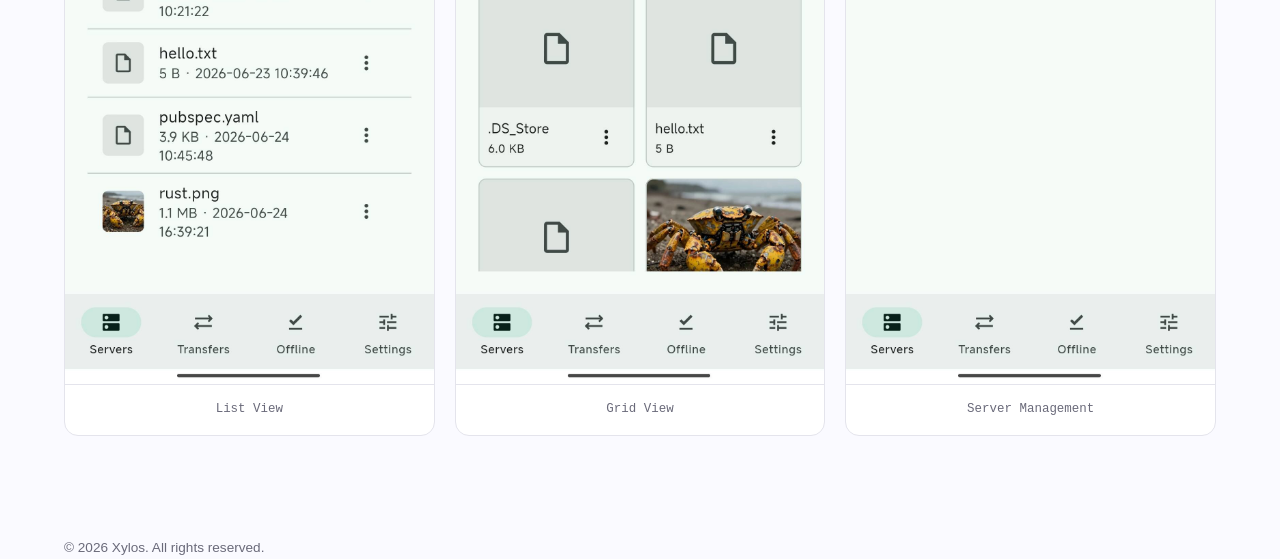
==== commit ada6abd2: "feat: add nav" ====
--- a/en/index.html
+++ b/en/index.html
@@ -51,6 +51,9 @@
     <div class="container">
       <a href="/en/" class="site-logo" aria-label="Xylos home">Xylos</a>
       <nav class="nav-actions" aria-label="Navigation">
+        <a id="nav-docs" class="nav-link" target="_blank" rel="noopener noreferrer"></a>
+        <a id="nav-download" class="nav-link" target="_blank" rel="noopener noreferrer"></a>
+        <a id="nav-contact" class="nav-link" target="_blank" rel="noopener noreferrer"></a>
         <div class="lang-switch" role="group" aria-label="Language switcher">
           <button data-lang="zh" aria-pressed="false">中文</button>
           <button data-lang="en" aria-pressed="true">EN</button>
@@ -157,10 +160,8 @@
       <div class="footer-left">
         <span id="footer-copyright"></span>
       </div>
-      <div class="footer-right">
-        <a href="https://github.com/maoyutofu/xylos-app" target="_blank" rel="noopener noreferrer">GitHub</a>
-        <a href="https://github.com/maoyutofu/xylos-app/discussions" id="footer-contact"></a>
-      </div>
+    </div>
+  </footer>
     </div>
   </footer>
 
--- a/css/style.css
+++ b/css/style.css
@@ -186,6 +186,17 @@
   gap: 12px;
 }
 
+.nav-link {
+  font-size: 0.85rem;
+  color: var(--color-text-muted);
+  transition: color 0.2s var(--ease-out);
+  text-decoration: none;
+}
+
+.nav-link:hover {
+  color: var(--color-text);
+}
+
 .lang-switch {
   display: flex;
   align-items: center;
@@ -679,6 +690,10 @@
   }
   .nav-gh-link span {
     display: none;
+  }
+
+  .nav-link {
+    font-size: 0.78rem;
   }
 
   /* ── Typography ── */
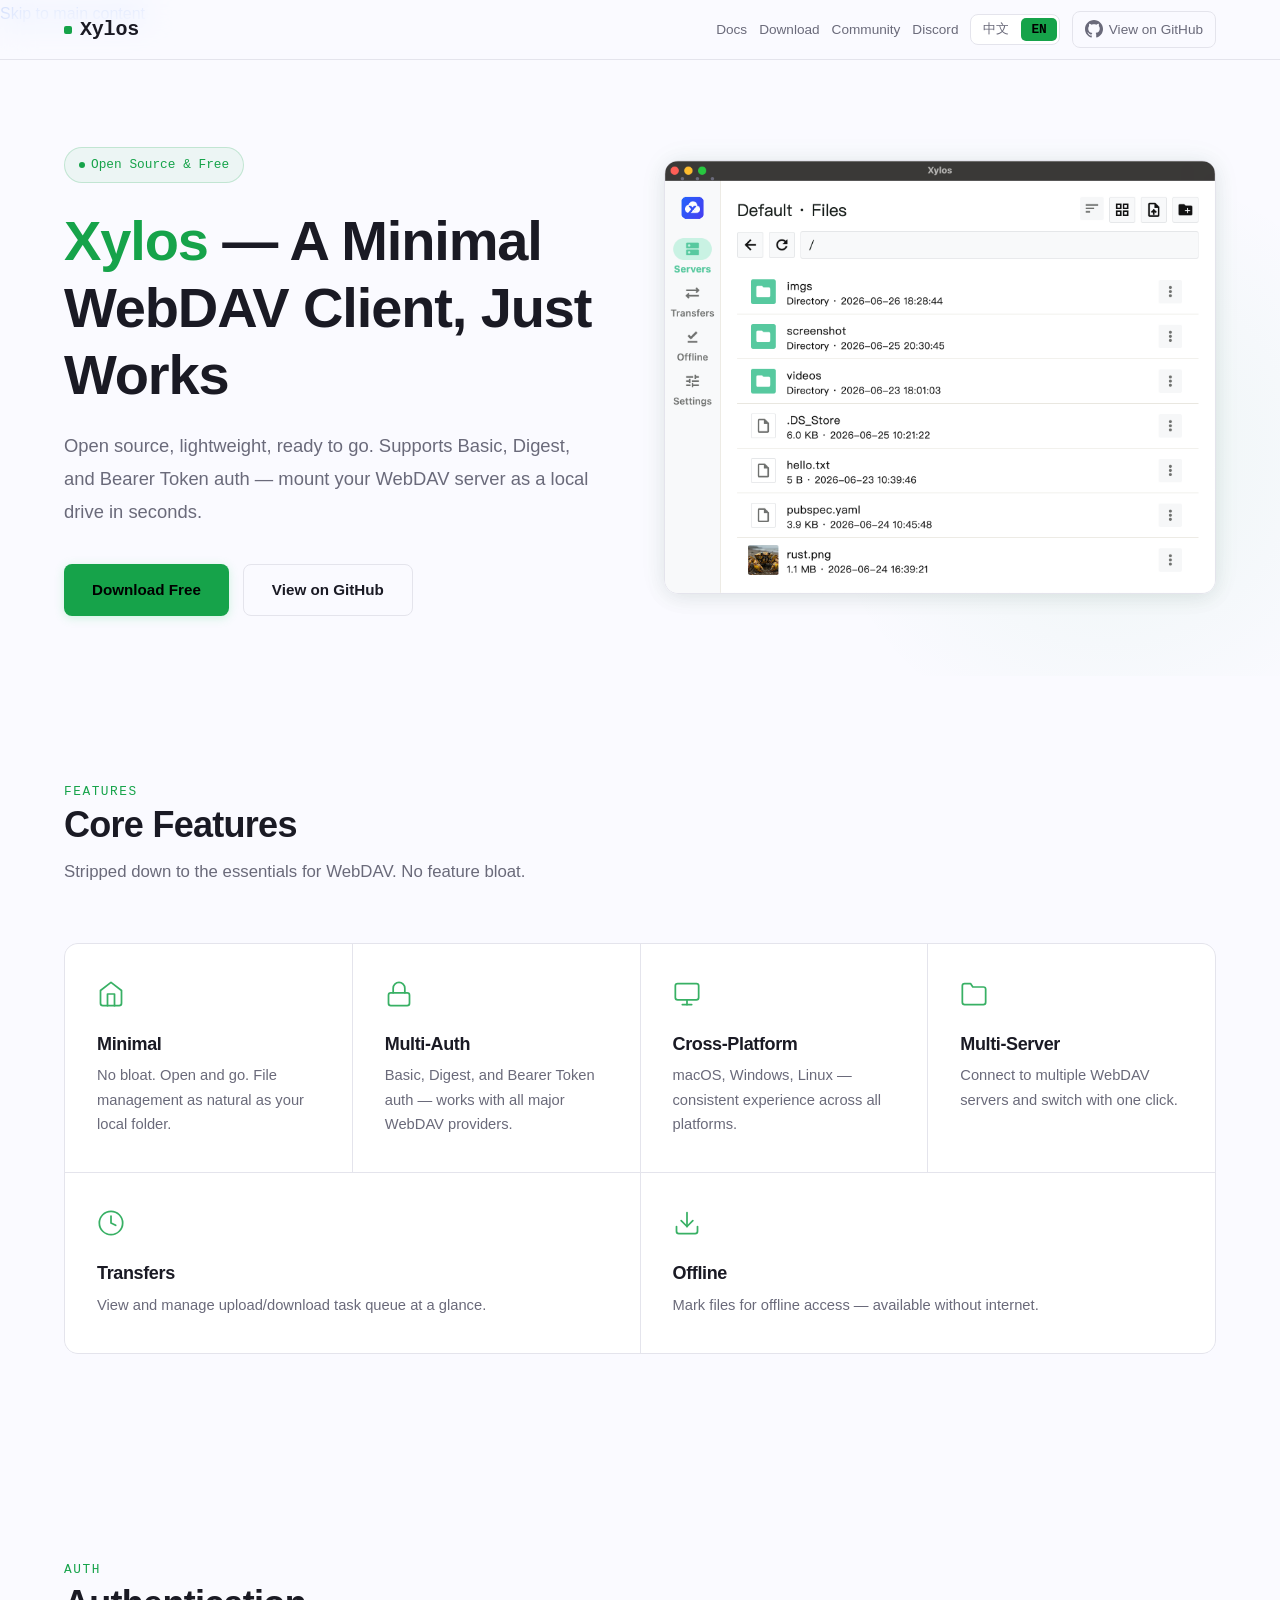
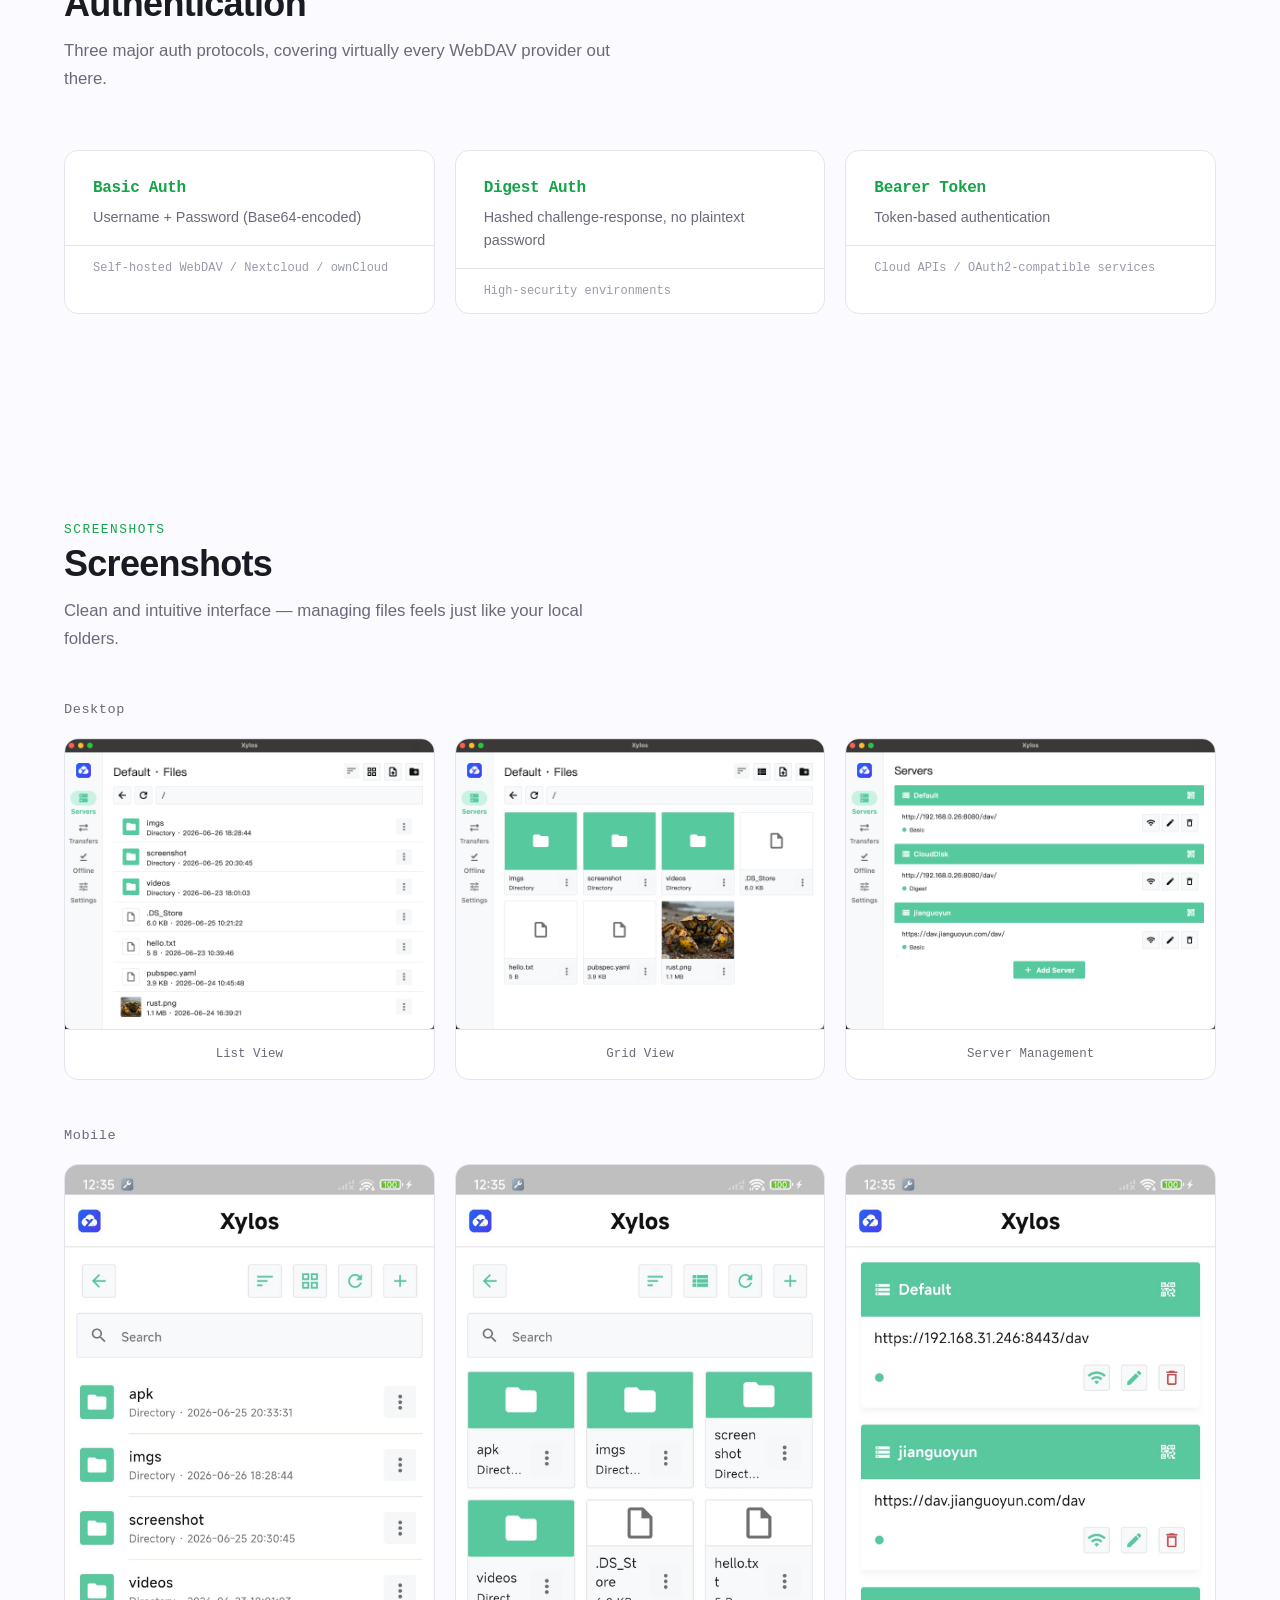
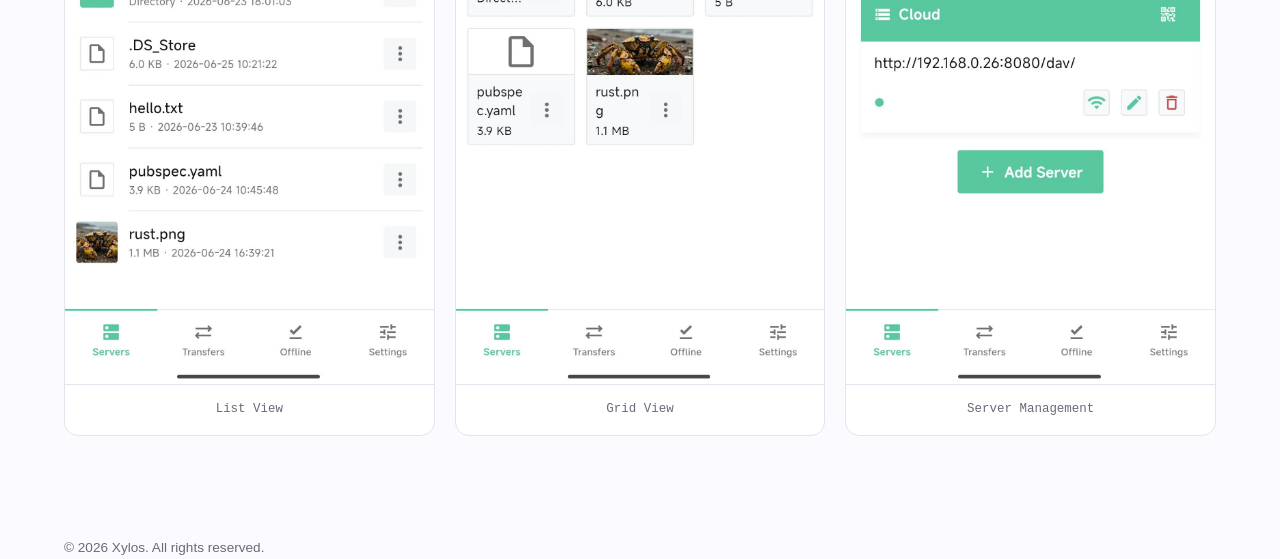
==== commit 71083936: "feat: add discord" ====
--- a/en/index.html
+++ b/en/index.html
@@ -50,10 +50,14 @@
   <header class="site-header" role="banner">
     <div class="container">
       <a href="/en/" class="site-logo" aria-label="Xylos home">Xylos</a>
+      <button class="menu-toggle" aria-label="Open menu" aria-expanded="false">
+        <span class="menu-icon"></span>
+      </button>
       <nav class="nav-actions" aria-label="Navigation">
-        <a id="nav-docs" class="nav-link" target="_blank" rel="noopener noreferrer"></a>
-        <a id="nav-download" class="nav-link" target="_blank" rel="noopener noreferrer"></a>
-        <a id="nav-contact" class="nav-link" target="_blank" rel="noopener noreferrer"></a>
+        <a id="nav-docs" class="nav-link" href="https://app.notion.com/p/38a18306b25e805dafaed802d814e310?v=38a18306b25e801cb887000c14a49b40" target="_blank" rel="noopener noreferrer">Docs</a>
+        <a id="nav-download" class="nav-link" href="https://github.com/maoyutofu/xylos-app/releases" target="_blank" rel="noopener noreferrer">Download</a>
+        <a id="nav-contact" class="nav-link" href="https://github.com/maoyutofu/xylos-app/discussions" target="_blank" rel="noopener noreferrer">Community</a>
+        <a class="nav-link" href="https://discord.gg/2aEGEWkeP" target="_blank" rel="noopener noreferrer">Discord</a>
         <div class="lang-switch" role="group" aria-label="Language switcher">
           <button data-lang="zh" aria-pressed="false">中文</button>
           <button data-lang="en" aria-pressed="true">EN</button>
@@ -65,6 +69,24 @@
       </nav>
     </div>
   </header>
+
+  <div class="menu-backdrop" aria-hidden="true"></div>
+
+  <nav class="mobile-menu" aria-label="Mobile navigation">
+    <button class="menu-close" aria-label="Close menu">&times;</button>
+    <a href="https://app.notion.com/p/38a18306b25e805dafaed802d814e310?v=38a18306b25e801cb887000c14a49b40" target="_blank" rel="noopener noreferrer">Docs</a>
+    <a href="https://github.com/maoyutofu/xylos-app/releases" target="_blank" rel="noopener noreferrer">Download</a>
+    <a href="https://github.com/maoyutofu/xylos-app/discussions" target="_blank" rel="noopener noreferrer">Community</a>
+    <a href="https://discord.gg/2aEGEWkeP" target="_blank" rel="noopener noreferrer">Discord</a>
+    <div class="lang-switch" role="group" aria-label="Language switcher">
+      <button data-lang="zh" aria-pressed="false">中文</button>
+      <button data-lang="en" aria-pressed="true">EN</button>
+    </div>
+    <a href="https://github.com/maoyutofu/xylos-app" class="mobile-gh" target="_blank" rel="noopener noreferrer">
+      <svg viewBox="0 0 24 24" fill="currentColor" width="22" height="22"><path d="M12 0C5.37 0 0 5.37 0 12c0 5.3 3.438 9.8 8.205 11.385.6.113.82-.258.82-.577 0-.285-.01-1.04-.015-2.04-3.338.724-4.042-1.61-4.042-1.61-.546-1.385-1.335-1.755-1.335-1.755-1.087-.744.084-.729.084-.729 1.205.084 1.838 1.236 1.838 1.236 1.07 1.835 2.809 1.305 3.495.998.108-.776.417-1.305.76-1.605-2.665-.3-5.466-1.332-5.466-5.93 0-1.31.465-2.38 1.235-3.22-.135-.303-.54-1.523.105-3.176 0 0 1.005-.322 3.3 1.23.96-.267 1.98-.399 3-.405 1.02.006 2.04.138 3 .405 2.28-1.552 3.285-1.23 3.285-1.23.645 1.653.24 2.873.12 3.176.765.84 1.23 1.91 1.23 3.22 0 4.61-2.805 5.625-5.475 5.92.42.36.81 1.096.81 2.22 0 1.605-.015 2.896-.015 3.286 0 .315.21.69.825.57C20.565 21.795 24 17.295 24 12c0-6.63-5.37-12-12-12z"/></svg>
+      GitHub
+    </a>
+  </nav>
 
   <!-- Main Content -->
   <main id="main-content">
--- a/css/style.css
+++ b/css/style.css
@@ -197,6 +197,143 @@
   color: var(--color-text);
 }
 
+/* ── Menu Toggle & Backdrop (mobile) ── */
+.menu-toggle {
+  display: none;
+  background: none;
+  border: none;
+  cursor: pointer;
+  padding: 6px;
+  color: var(--color-text);
+  z-index: 210;
+}
+
+.menu-icon,
+.menu-icon::before,
+.menu-icon::after {
+  display: block;
+  width: 20px;
+  height: 2px;
+  background: var(--color-text);
+  transition: all 0.3s var(--ease-out);
+  border-radius: 1px;
+}
+
+.menu-icon {
+  position: relative;
+}
+
+.menu-icon::before,
+.menu-icon::after {
+  content: '';
+  position: absolute;
+  left: 0;
+}
+
+.menu-icon::before { top: -6px; }
+.menu-icon::after  { top: 6px; }
+
+.menu-toggle.open .menu-icon {
+  background: transparent;
+}
+
+.menu-toggle.open .menu-icon::before {
+  top: 0;
+  transform: rotate(45deg);
+}
+
+.menu-toggle.open .menu-icon::after {
+  top: 0;
+  transform: rotate(-45deg);
+}
+
+/* Standalone mobile menu overlay (outside header, bulletproof) */
+.mobile-menu {
+  display: none;
+  position: fixed;
+  inset: 0;
+  z-index: 200;
+  background: var(--color-bg);
+  flex-direction: column;
+  justify-content: center;
+  align-items: center;
+  gap: 20px;
+  padding: 60px 32px;
+}
+
+.mobile-menu.open {
+  display: flex;
+}
+
+.mobile-menu a {
+  font-size: 1.5rem;
+  font-weight: 600;
+  color: var(--color-text);
+  text-decoration: none;
+  padding: 6px 0;
+  letter-spacing: -0.01em;
+  transition: color 0.2s;
+}
+
+.mobile-menu a:hover {
+  color: var(--color-accent);
+}
+
+.mobile-menu .mobile-gh {
+  display: flex;
+  align-items: center;
+  gap: 8px;
+  font-size: 1.2rem;
+  font-weight: 500;
+  color: var(--color-text-muted);
+}
+
+.mobile-menu .mobile-gh:hover {
+  color: var(--color-accent);
+}
+
+.menu-close {
+  position: absolute;
+  top: 20px;
+  right: 20px;
+  background: none;
+  border: none;
+  font-size: 2rem;
+  color: var(--color-text-muted);
+  cursor: pointer;
+  line-height: 1;
+  padding: 8px;
+  transition: color 0.2s;
+}
+
+.menu-close:hover {
+  color: var(--color-text);
+}
+
+.mobile-menu .lang-switch {
+  margin-top: 8px;
+}
+
+.mobile-menu .lang-switch button {
+  padding: 6px 16px;
+  font-size: 0.9rem;
+}
+
+.menu-backdrop {
+  display: none;
+  position: fixed;
+  inset: 0;
+  background: rgba(0, 0, 0, 0.6);
+  z-index: 150;
+  backdrop-filter: blur(4px);
+  -webkit-backdrop-filter: blur(4px);
+  transition: opacity 0.3s var(--ease-out);
+}
+
+.menu-backdrop.open {
+  display: block;
+}
+
 .lang-switch {
   display: flex;
   align-items: center;
@@ -676,24 +813,12 @@
     height: 52px;
   }
 
+  .site-header .container {
+    position: relative;
+  }
+
   .site-logo {
     font-size: 1.1rem;
-  }
-
-  .lang-switch button {
-    padding: 3px 8px;
-    font-size: 0.72rem;
-  }
-
-  .nav-gh-link {
-    padding: 5px 8px;
-  }
-  .nav-gh-link span {
-    display: none;
-  }
-
-  .nav-link {
-    font-size: 0.78rem;
   }
 
   /* ── Typography ── */
